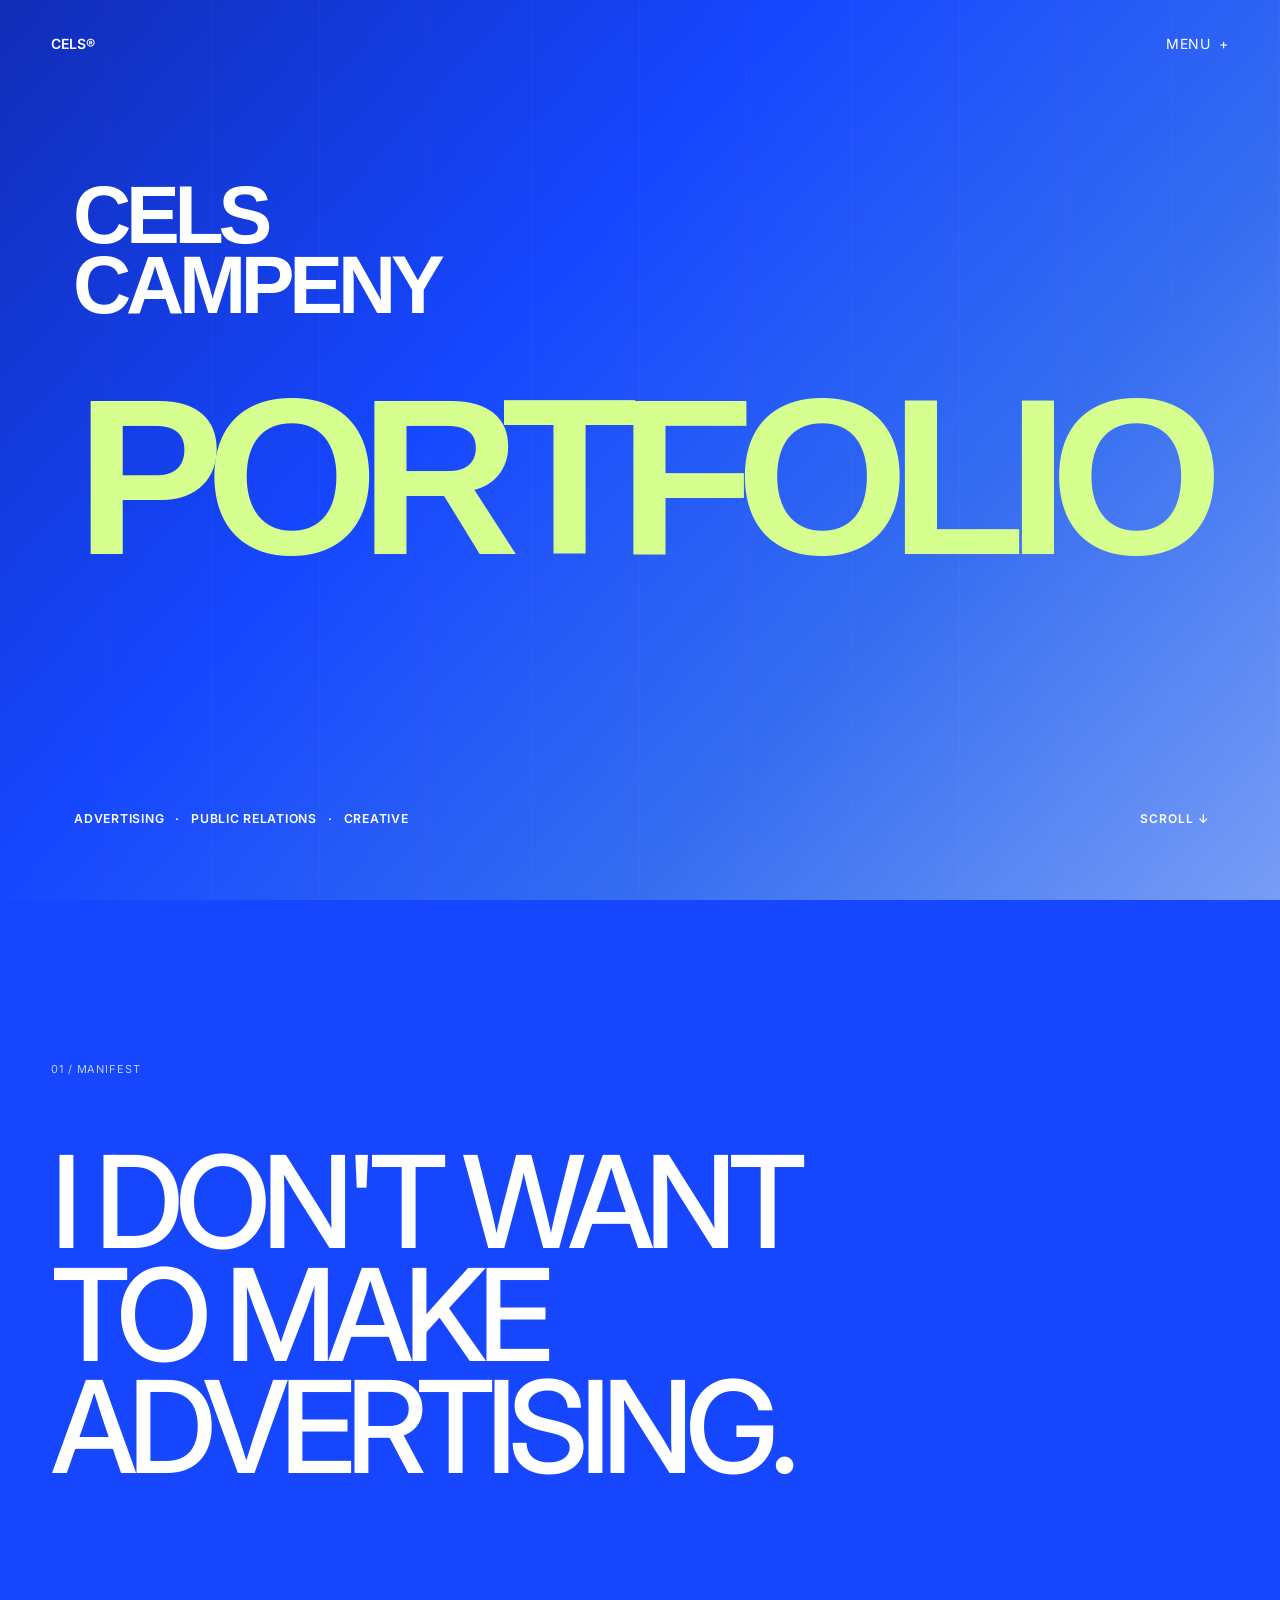
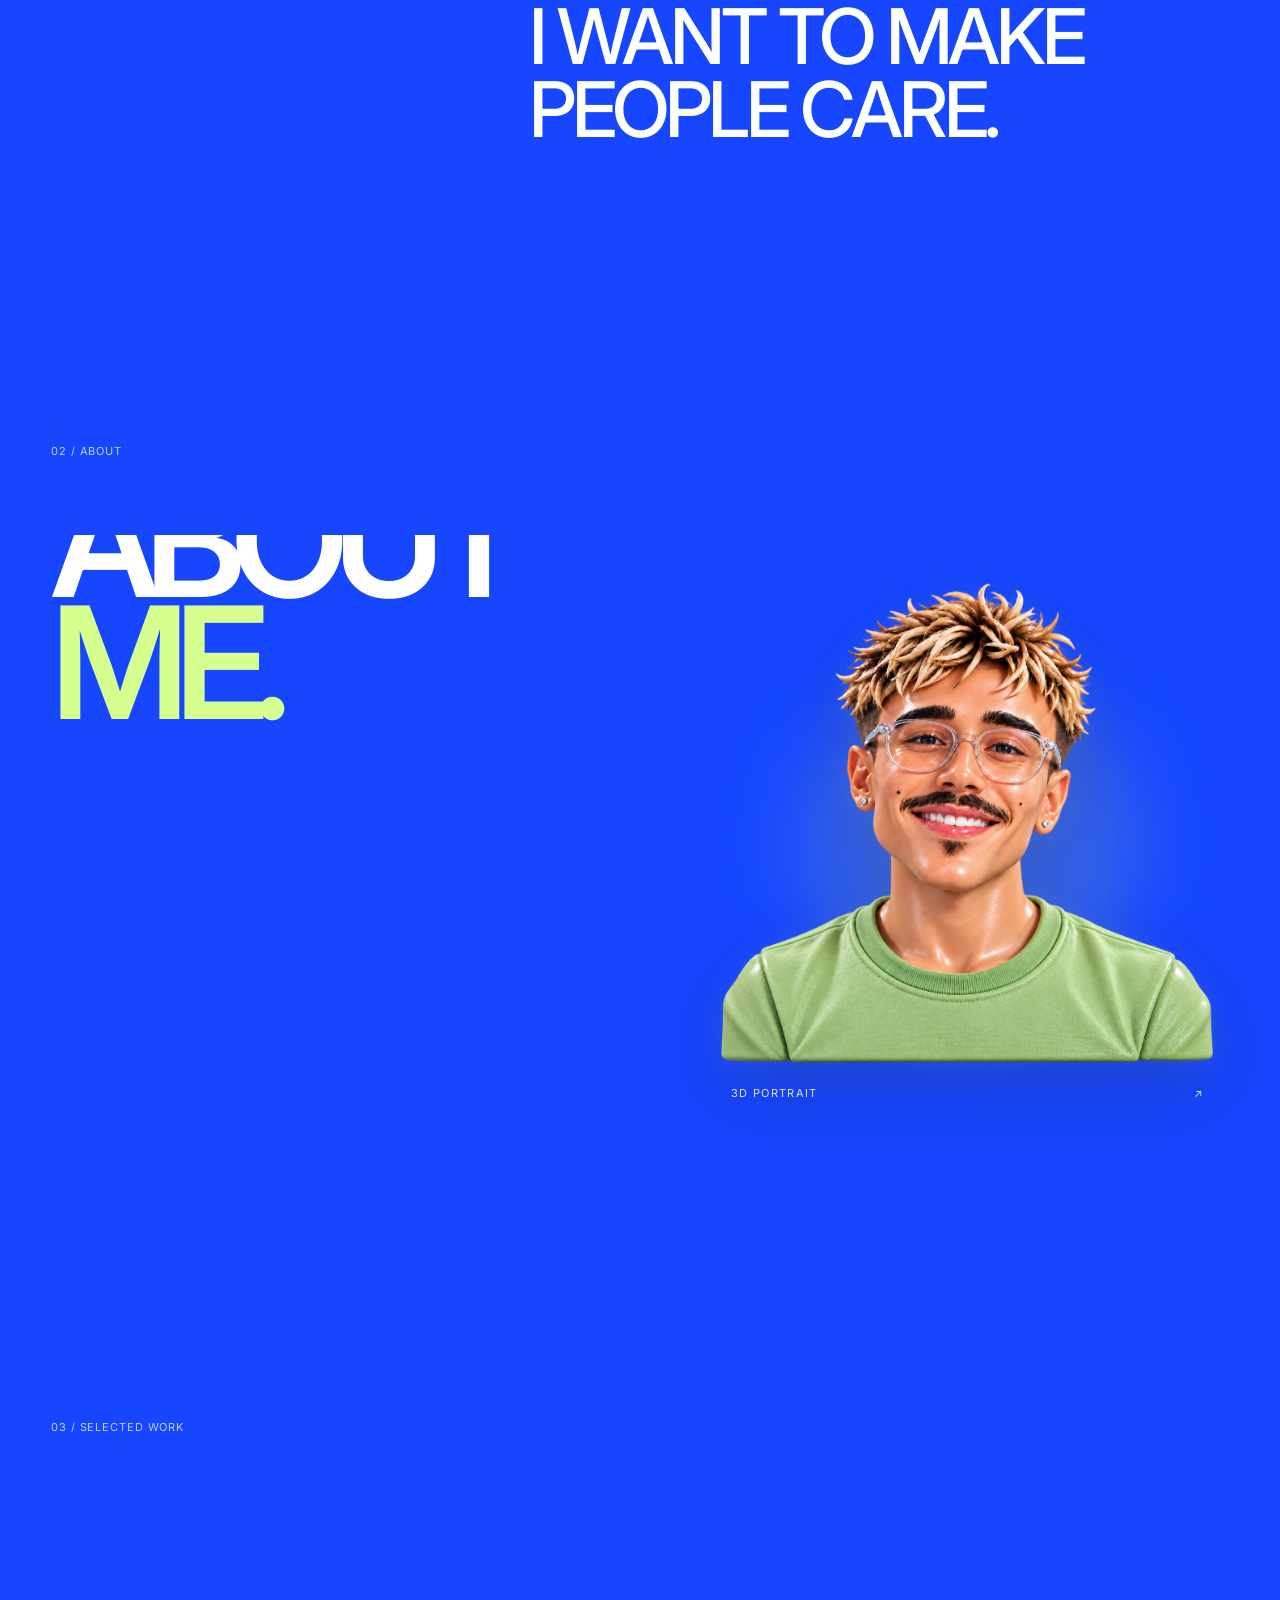
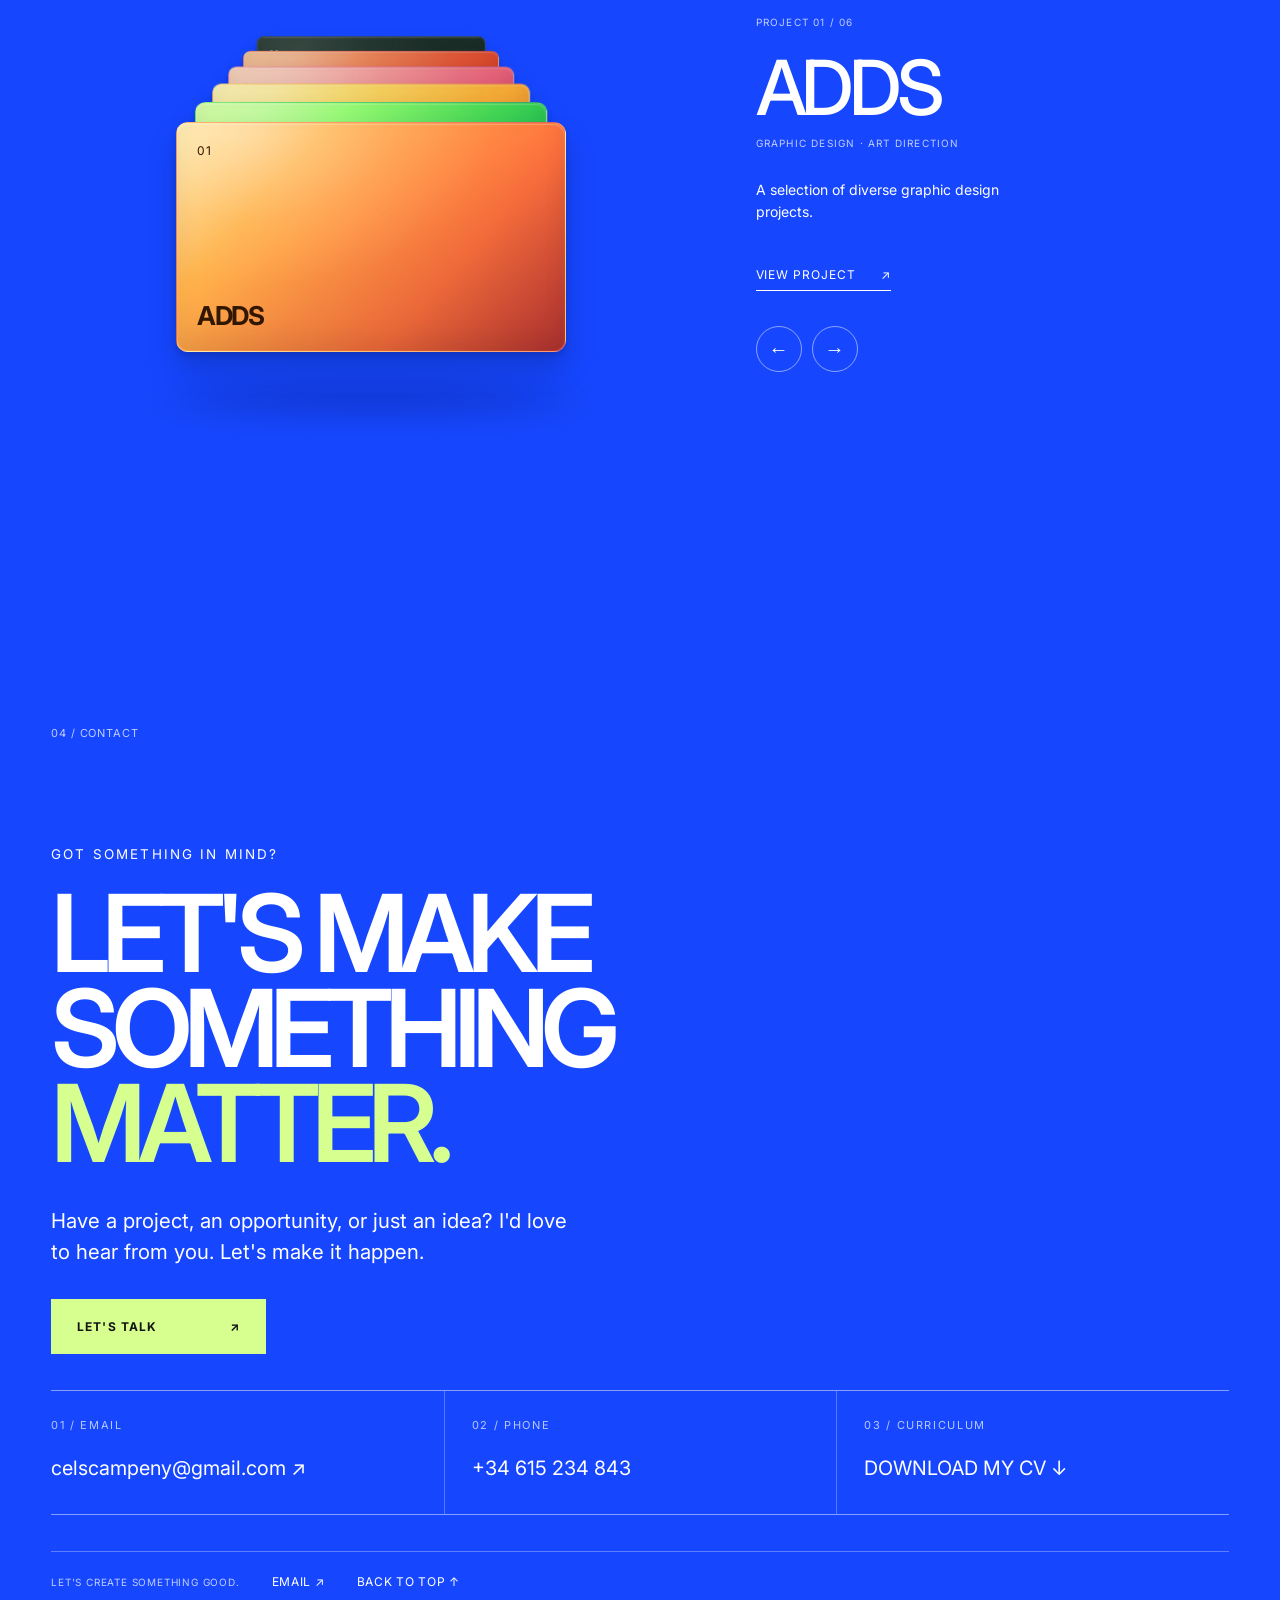
==== index.html @ 18241ce7 "Primera versió del portafoli CELS" ====
<!DOCTYPE html>
<html lang="ca">
<head>
  <meta charset="UTF-8">
  <meta name="viewport" content="width=device-width, initial-scale=1.0">

  <title>CELS CAMPENY — Creative Portfolio</title>

  <link rel="stylesheet" href="style.css">
</head>

<body class="home-page">
  <div class="ambient-background" aria-hidden="true"></div>

  <header class="nav">
    <a href="#" class="logo">CELS®</a>
    <div class="menu-dropdown" id="menuDropdown">
      <button class="menu" type="button" aria-expanded="false" aria-controls="menuLinks" aria-haspopup="true">MENU <span class="menu-symbol" aria-hidden="true">+</span></button>
      <nav class="menu-links" id="menuLinks" aria-label="Seccions del portfolio">
        <a href="#top">HOME <span>↗</span></a>
        <a href="#manifest">MANIFEST <span>↗</span></a>
        <a href="#about">ABOUT <span>↗</span></a>
        <a href="#work">WORK <span>↗</span></a>
        <a href="#contact">CONTACT <span>↗</span></a>
      </nav>
    </div>
  </header>

  <main>

    <section class="hero hero-portfolio-cover" id="top">
      <div class="hero-columns" aria-hidden="true"></div>
      <p class="hero-bg-word" aria-hidden="true">PORTFOLIO</p>

      <div class="hero-content">
        <h1 class="hero-front-name">
          <span>CELS</span>
          <span>CAMPENY</span>
        </h1>

        <div class="roles">
          <span>ADVERTISING</span>
          <span>PUBLIC RELATIONS</span>
          <span>CREATIVE</span>
        </div>
      </div>

      <a href="#manifest" class="scroll">
        SCROLL ↓
      </a>

    </section>


    <section class="manifest" id="manifest">

      <p class="label">01 / MANIFEST</p>

      <h2>
        I DON'T WANT<br>
        TO MAKE<br>
        ADVERTISING.
      </h2>

      <h3>
        I WANT TO MAKE<br>
        PEOPLE CARE.
      </h3>

    </section>



<section class="about-section about-me-section" id="about">
  <p class="label">02 / ABOUT</p>
  <div class="about-me-layout">
    <div class="about-me-content">
      <h2 class="about-me-title about-reveal-title">ABOUT<br><span>ME.</span></h2>
      <div class="about-me-introduction about-reveal-text" id="aboutIntroduction">
        <button class="about-me-toggle" type="button" id="aboutToggle" aria-expanded="false" aria-controls="aboutFullText">
          <span>ALLOW ME TO INTRODUCE MYSELF</span>
          <span class="about-toggle-arrow" aria-hidden="true">↗</span>
        </button>
        <div class="about-reading-viewport" id="aboutReadingViewport" tabindex="0" aria-label="About me text; scroll here to read the full story">
        <p class="about-me-placeholder">Welcome! I'm Cels, and if you've made it this far, it means <strong class="about-lime">something in this portfolio caught your attention</strong>. Thanks for keeping on scrolling! ;)</p>
        <div class="about-full-text" id="aboutFullText" aria-hidden="true"><div class="about-full-text-inner">
          <p>I'm currently in my final year of Advertising and Public Relations at the University of Girona (UdG), where I've been making the most of every academic and hands-on opportunity to develop my <strong class="about-lime">creativity and critical thinking</strong>. Along the way, I've learned to look at audiences, campaigns and creative projects from different perspectives.</p>
          <p>Before starting university, I completed a Higher Vocational Diploma in Audiovisual Production and Live Events at CIFOG. That's where I discovered a whole range of <strong class="about-lime">graphic and audiovisual tools</strong> that have since become an essential part of how I approach creative projects.</p>
          <p>I'd describe myself as a <strong class="about-lime">curious, creative and highly organised</strong> person. And I guess my schedule proves it! Besides studying, I juggle quite a few other things throughout the week, from <strong class="about-lime">coaching and choreographing artistic roller skating</strong> to managing the front-of-house team at large weddings.</p>
          <p>But hey, I won't bore you with my entire life story… You can find more about all that in my CV on the last page, in case you feel like taking a look. Hehe.</p>
          <p><strong class="about-lime">Languages and travelling</strong> also have a special place in my heart. I know, I know… sounds like a cliché. But I genuinely believe that being open to the world and exploring different cultures is essential in the creative industry.</p>
          <p>In fact, last year I spent <strong class="about-lime">six months on an academic exchange in Rio de Janeiro</strong>. And yes, the beaches were amazing, but the real highlight was improving my Portuguese and learning to develop campaigns and creative projects for international audiences. That experience gave me new ways of understanding people, communication and the world around me.</p>
          <p>I'm especially interested in exploring <strong class="about-lime">how brands build their identities, tell meaningful stories</strong> and create something that leaves a lasting impression.</p>
          <p>Anyway, I'll let you get back to exploring! I hope you enjoy discovering some of my work — and hopefully, there will be plenty more (and even better projects) to come.</p>
          <p>I'm still learning, growing and figuring things out. And if there's one thing I'm sure of, it's that I hope to <strong class="about-lime">keep doing exactly that for the rest of my life</strong>.</p>
        </div></div>
        </div>
      </div>
    </div>
    <div class="about-me-portrait about-reveal-portrait" aria-label="3D portrait of Cels Campeny">
      <div class="about-me-portrait-glow" aria-hidden="true"></div>
      <img class="about-me-portrait-image" src="assets/about/cels-portrait-3d.png" alt="3D portrait of Cels Campeny" loading="eager" decoding="async">
      <p>3D PORTRAIT <span>↗</span></p>
    </div>
  </div>
</section>


<section class="work" id="work">
  <p class="label">03 / SELECTED WORK</p>

  <div class="gallery3d" id="gallery3d">

    <div class="gallery-stage">
      <div class="gallery-shadow"></div>

      <div class="project-stack" id="projectStack"></div>
    </div>

    <div class="gallery-info">
      <p class="gallery-index">PROJECT <span id="projectIndex">01</span> / <span id="projectTotal">06</span></p>
      <h2 id="projectTitle">ADDS</h2>
      <p class="gallery-category" id="projectCategory">
        GRAPHIC DESIGN · ART DIRECTION
      </p>
      <p class="gallery-description" id="projectDescription">
        A selection of diverse graphic design projects.
      </p>

      <a id="viewProject" class="view-project" href="project.html?id=adds">VIEW PROJECT <span aria-hidden="true">↗</span></a>

      <div class="gallery-controls">
        <button id="prevProject" aria-label="Projecte anterior">←</button>
        <button id="nextProject" aria-label="Projecte següent">→</button>
      </div>
    </div>


  </div>
</section>


<section class="contact-section" id="contact">
  <p class="label">04 / CONTACT</p>
  <div class="contact-intro">
    <p class="contact-eyebrow">GOT SOMETHING IN MIND?</p>
    <h2>LET'S MAKE<br>SOMETHING<br><em>MATTER.</em></h2>
    <p class="contact-description">Have a project, an opportunity, or just an idea? I'd love to hear from you. Let's make it happen.</p>
    <a class="contact-primary-cta" href="mailto:celscampeny@gmail.com?subject=Let's%20work%20together">LET'S TALK <span aria-hidden="true">↗</span></a>
  </div>
  <div class="contact-details" aria-label="Contact details">
    <div class="contact-detail">
      <span class="contact-detail-label">01 / EMAIL</span>
      <a href="mailto:celscampeny@gmail.com">celscampeny@gmail.com <span aria-hidden="true">↗</span></a>
    </div>
    <div class="contact-detail">
      <span class="contact-detail-label">02 / PHONE</span>
      <a href="tel:+34615234843">+34 615 234 843</a>
    </div>
    <div class="contact-detail contact-detail-cv">
      <span class="contact-detail-label">03 / CURRICULUM</span>
      <a href="assets/Cels_CV.pdf" download="Cels_CV.pdf">DOWNLOAD MY CV <span aria-hidden="true">↓</span></a>
    </div>
  </div>
  <div class="contact-footer">
    <span>LET'S CREATE SOMETHING GOOD.</span>
    <a href="mailto:celscampeny@gmail.com">EMAIL ↗</a>
    <a href="#top">BACK TO TOP ↑</a>
  </div>
</section>
  </main>

  <script src="projects-data.js"></script>
  <script src="script.js"></script>
  <script src="work-motion.js"></script>
  <script src="section-motion.js"></script>

</body>
</html>
---- style.css ----
@import url('https://fonts.googleapis.com/css2?family=Inter:wght@400;500;600;700&display=swap');

:root {
  --bg: #f5f3ee;
  --black: #111111;
  --grey: #77736c;
  --line: rgba(17, 17, 17, 0.18);
  --padding: clamp(24px, 4vw, 64px);
}

* {
  box-sizing: border-box;
}

html {
  scroll-behavior: smooth;
}

body {
  margin: 0;
  background: var(--bg);
  color: var(--black);
  font-family: 'Inter', Arial, sans-serif;
}

/* NAVIGATION */

.nav {
  position: fixed;
  top: 0;
  left: 0;
  width: 100%;
  padding: 26px var(--padding);

  display: flex;
  justify-content: space-between;
  align-items: center;

  z-index: 100;
}

.logo {
  color: inherit;
  text-decoration: none;
  font-size: 14px;
  font-weight: 600;
}

.menu {
  border: none;
  background: none;
  font-family: inherit;
  font-size: 14px;
  cursor: pointer;
}

/* HERO */

.hero {
  min-height: 100vh;

  padding: 120px var(--padding) 35px;

  display: flex;
  flex-direction: column;
  justify-content: space-between;
}

.hero-content {
  margin-top: 8vh;
}

.hero h1 {
  margin: 0;

  font-size: clamp(72px, 15vw, 220px);
  line-height: 0.82;

  letter-spacing: -0.075em;
  font-weight: 600;
}

.roles {
  margin-top: 38px;

  display: flex;
  flex-wrap: wrap;
  gap: 8px 28px;

  font-size: 13px;
}

.scroll {
  color: inherit;
  text-decoration: none;

  font-size: 11px;
  letter-spacing: 0.08em;
}

/* GENERAL SECTIONS */

.manifest,
.work {
  padding: 18vh var(--padding);
}

.label {
  margin: 0 0 70px;

  color: var(--grey);

  font-size: 11px;
  letter-spacing: 0.08em;
}

/* MANIFEST */

.manifest h2 {
  margin: 0;

  max-width: 1100px;

  font-size: clamp(54px, 10vw, 150px);
  line-height: 0.88;

  letter-spacing: -0.07em;
  font-weight: 500;
}

.manifest h3 {
  margin: 13vh 0 0 auto;

  max-width: 700px;

  font-size: clamp(38px, 6vw, 90px);
  line-height: 0.95;

  letter-spacing: -0.055em;
  font-weight: 500;
}

/* PROJECTS */

.project {
  min-height: 210px;

  border-bottom: 1px solid var(--line);

  display: grid;
  grid-template-columns: 80px 1fr auto;

  align-items: center;
  gap: 30px;

  transition: padding 0.35s ease;
}

.project:hover {
  padding: 0 18px;
}

.project > span {
  color: var(--grey);
  font-size: 12px;
}

.project h2 {
  margin: 0 0 12px;

  font-size: clamp(35px, 6vw, 82px);
  line-height: 0.9;

  letter-spacing: -0.06em;
  font-weight: 500;
}

.project p {
  margin: 0;

  color: var(--grey);

  font-size: 11px;
  letter-spacing: 0.08em;
}

.project strong {
  font-size: 32px;
  font-weight: 400;
}


/* MOBILE / GLOBAL */
@media (max-width:700px){
 .hero{padding-top:100px}
 .roles{flex-direction:column;gap:5px}
 .project{min-height:150px;grid-template-columns:40px 1fr auto;gap:12px}
 .project:hover{padding:0}
 .project h2{font-size:39px}
}
/* COMPACT DROPDOWN — floats over the fixed blue background */
.menu-dropdown { position: relative; color: #fff; }
.menu-dropdown .menu { display: inline-flex; gap: 8px; align-items: center; color: inherit; padding: 9px 0 9px 15px; letter-spacing: .055em; }
.menu-symbol { display: inline-block; transition: transform .25s ease; }
.menu-dropdown.is-open .menu-symbol, .menu-dropdown:focus-within .menu-symbol { transform: rotate(45deg); }
.menu-links {
  position: absolute; top: calc(100% + 6px); right: 0;
  width: min(275px, calc(100vw - 48px));
  padding: 12px; display: flex; flex-direction: column;
  border: 1px solid rgba(255,255,255,.35); border-radius: 12px;
  background: rgba(16, 42, 171, .88); color: #fff;
  box-shadow: 0 18px 48px rgba(0,18,96,.24);
  -webkit-backdrop-filter: blur(20px); backdrop-filter: blur(20px);
  opacity: 0; visibility: hidden; pointer-events: none;
  transform: translateY(-7px) scale(.98); transform-origin: top right;
  transition: opacity .22s ease, transform .22s cubic-bezier(.2,.7,.2,1), visibility .22s;
}
.menu-dropdown::after { content: ''; position: absolute; top: 100%; right: 0; width: 100%; height: 8px; }
.menu-dropdown.is-open .menu-links, .menu-dropdown:focus-within .menu-links {
  opacity: 1; visibility: visible; pointer-events: auto; transform: translateY(0) scale(1);
}
.menu-links a { display: flex; align-items: center; justify-content: space-between; gap: 16px; padding: 14px 13px; border-radius: 6px; font-size: 13px; font-weight: 600; letter-spacing: .04em; color: inherit; text-decoration: none; transition: background .2s, padding-left .2s; }
.menu-links a span { opacity: .7; font-weight: 400; }
.menu-links a:hover, .menu-links a:focus-visible { background: rgba(255,255,255,.17); padding-left: 19px; outline-offset: 2px; }
@media (prefers-reduced-motion: reduce) { .menu-links, .menu-symbol, .menu-links a { transition: none; } }
/* BLUE INTERACTIVE BACKGROUND */
.hero{position:relative;background:#1647ff;color:#fff;overflow:hidden}
.interactive-grid{position:absolute;inset:0;display:grid;grid-template-columns:repeat(28,1fr);grid-template-rows:repeat(18,1fr);pointer-events:none;background:#1647ff;z-index:0}
.grid-cell{border-right:1px solid rgba(255,255,255,.15);border-bottom:1px solid rgba(255,255,255,.15);background:rgba(255,255,255,var(--white,0));transition:background .45s ease}
.hero-content,.hero .scroll{position:relative;z-index:2}
.hero .scroll{color:white}
.nav{z-index:100;color:white}
.logo,.menu{color:inherit}
/* PROJECT GALLERY */
.work{position:relative;overflow:hidden;background:#f5f3ee}
.gallery3d{display:grid;grid-template-columns:1.15fr .85fr;align-items:center;column-gap:5vw;row-gap:35px;max-width:1250px;margin:0 auto}
.gallery-stage{position:relative;min-height:500px;display:grid;place-items:center;perspective:1100px;overflow:visible}
.gallery-shadow{position:absolute;bottom:40px;left:20%;width:60%;height:40px;border-radius:50%;background:rgba(0,0,0,.20);filter:blur(25px);transform:rotateX(65deg);pointer-events:none}
.project-stack{position:relative;width:min(77%,360px);height:330px;transform:rotateX(8deg) rotateY(-4deg);transform-style:preserve-3d;isolation:isolate}
/* Each slot's own 36px strip is the interactive target. The actual card does not intercept another strip. */

.stack-slot {
  position: absolute;
  left: 0;
  top: calc(var(--position) * 36px);
  width: 100%;
  height: 36px;

  z-index: var(--order);
  cursor: pointer;
  outline-offset: 5px;
  transform-style: preserve-3d;

  /* Moviment suau de les targetes de sota */
  transition: top 1.1s cubic-bezier(.76, 0, .24, 1);
}

.stack-slot.is-last{height:220px}
.stack-card{position:absolute;inset:0 auto auto 0;width:100%;height:220px;padding:20px;border:1px solid rgba(255,255,255,.22);border-radius:12px;color:white;display:flex;flex-direction:column;justify-content:space-between;pointer-events:none;transform-origin:top left;backface-visibility:hidden;box-shadow:0 8px 18px rgba(0,0,0,.18);transition:transform .3s cubic-bezier(.2,.7,.2,1),box-shadow .3s ease;will-change:transform}
.stack-card-number{font-size:12px;letter-spacing:.08em}
.stack-card-name{font-size:clamp(18px,2.5vw,26px);letter-spacing:-.05em}
.stack-slot.is-hovered:not(.is-moving) .stack-card,.stack-slot:focus-visible:not(.is-moving) .stack-card{transform:translateY(-14px);box-shadow:0 18px 30px rgba(0,0,0,.22)}
.stack-slot.is-moving{z-index:100 !important}
.stack-slot.is-moving .stack-card{box-shadow:0 28px 50px rgba(0,0,0,.3)}
.gallery-info{align-self:center;padding:20px 0;opacity:1;transition:opacity .2s ease-in-out}
.gallery-info.is-changing{opacity:0}
.gallery-index,.gallery-category{font-size:10px;letter-spacing:.12em;color:#77736c}
.gallery-info h2{margin:25px 0 15px;font-size:clamp(38px,6vw,76px);line-height:.9;letter-spacing:-.07em;font-weight:500}
.gallery-description{max-width:300px;margin-top:30px;font-size:14px;line-height:1.6}
.gallery-controls{display:flex;gap:10px;margin-top:35px}
.gallery-controls button{width:46px;height:46px;border:1px solid rgba(17,17,17,.25);border-radius:50%;background:transparent;font-size:20px;cursor:pointer;transition:background .2s,color .2s}
.gallery-controls button:hover{background:#111;color:#fff}
.gallery-thumbnails{display:none !important}
@media(max-width:700px){
 .gallery3d{grid-template-columns:1fr;row-gap:12px}
 .gallery-stage{min-height:375px}
 .project-stack{width:75%;height:310px}
 .gallery-info{width:100%;padding-top:0}
 .gallery-info h2{margin-top:15px}
}
@media(prefers-reduced-motion:reduce){html{scroll-behavior:auto}.stack-card,.gallery-info{transition:none}.menu-panel{transition:none}}

/* COMPLETED PORTFOLIO STRUCTURE */
.view-project,.outline-link{display:inline-flex;align-items:center;gap:25px;width:fit-content;text-decoration:none;color:inherit;font-size:12px;letter-spacing:.08em;border-bottom:1px solid currentColor;padding:8px 0;transition:gap .25s ease}
.view-project:hover,.outline-link:hover{gap:35px}
.view-project{margin-top:22px}
.about-section,.contact-section{padding:15vh var(--padding);background:var(--bg)}
.about-layout{display:grid;grid-template-columns:1.15fr .85fr;gap:8vw;max-width:1350px;margin:auto}
.about-layout h2,.contact-section h2{font-size:clamp(64px,11vw,165px);line-height:.86;letter-spacing:-.075em;font-weight:600;margin:0}
.about-lead{font-size:clamp(25px,3vw,44px);line-height:1.15;letter-spacing:-.045em;margin-top:0}
.about-copy>p:not(.about-lead):not(.helper-note){font-size:17px;line-height:1.55;max-width:490px}
.about-details{margin:45px 0}
.about-details>div{border-top:1px solid var(--line);padding:16px 0;display:grid;grid-template-columns:110px 1fr;gap:12px}
.about-details span,.contact-footer span{font-size:10px;color:var(--grey);letter-spacing:.08em}
.about-details p{margin:0;font-size:14px}
.helper-note{font-size:11px!important;color:var(--grey);line-height:1.4}
.contact-section{min-height:75vh;display:flex;flex-direction:column;justify-content:space-between}
.contact-section h2{margin-bottom:65px}
.contact-footer{border-top:1px solid var(--line);padding-top:22px;display:flex;gap:32px;flex-wrap:wrap;align-items:center}
.contact-footer a{color:inherit;text-decoration:none;font-size:12px;letter-spacing:.06em}
.contact-footer a:hover{text-decoration:underline}
/* PROJECT DETAIL */
.project-body{background:var(--bg)}
.project-nav{position:relative;z-index:2;display:flex;justify-content:space-between;padding:24px var(--padding);font-size:12px;letter-spacing:.06em}
.project-nav a{text-decoration:none;color:inherit}
.project-page{padding:7vh var(--padding) 12vh}
.project-kicker{font-size:11px;letter-spacing:.09em;color:var(--grey)}
.project-heading{font-size:clamp(64px,12vw,170px);font-weight:600;letter-spacing:-.075em;line-height:.88;margin:35px 0 45px;overflow-wrap:anywhere}
.project-meta{display:flex;gap:30px;flex-wrap:wrap;font-size:11px;letter-spacing:.06em;margin-bottom:45px}
.project-cover{min-height:clamp(270px,50vw,650px);background:#1647ff;border-radius:4px;display:flex;align-items:end;padding:clamp(25px,5vw,65px);color:white;font-size:clamp(20px,4vw,60px);font-weight:600;letter-spacing:-.06em}
.project-article{max-width:1050px;margin:100px auto;display:grid;grid-template-columns:1fr 2fr;gap:40px}
.project-article h2{font-size:12px;letter-spacing:.08em;font-weight:500;margin:5px 0}
.project-article p{font-size:clamp(19px,2.3vw,30px);line-height:1.35;margin:0}
.project-image-placeholder{min-height:350px;display:grid;place-items:center;border:1px dashed #aaa;color:#777;margin:35px auto;max-width:1100px;text-align:center;padding:30px}
.project-bottom{display:flex;justify-content:space-between;gap:20px;border-top:1px solid var(--line);padding-top:25px;flex-wrap:wrap}
.project-bottom a{color:inherit;text-decoration:none;font-size:13px}
.project-bottom a:hover{text-decoration:underline}
@media(max-width:700px){.about-layout,.project-article{grid-template-columns:1fr}.about-section,.contact-section{padding-top:13vh;padding-bottom:13vh}.contact-footer{gap:18px}.project-page{padding-top:5vh}.project-article{margin:65px auto;gap:15px}.project-image-placeholder{min-height:210px}}


/* ====================================================
   HOME — ONE FIXED GRADIENT BEHIND ALL SCROLLING CONTENT
   ==================================================== */
.home-page { background: #1647ff; color: #fff; }
.home-page .ambient-background {
  position: fixed;
  inset: 0;
  z-index: 0;
  pointer-events: none;
  overflow: hidden;
  background: linear-gradient(132deg, #112db7 0%, #1647ff 38%, #346cf1 68%, #779df6 100%);
  --cursor-x: 50vw;
  --cursor-y: 50vh;
  --cursor-opacity: 0;
}
.home-page .ambient-background::before {
  content: '';
  position: absolute;
  inset: 0;
  background: radial-gradient(circle 300px at var(--cursor-x) var(--cursor-y),
    rgba(255,255,255,.42) 0%, rgba(255,255,255,.19) 24%,
    rgba(255,255,255,.07) 49%, rgba(255,255,255,0) 100%);
  opacity: var(--cursor-opacity);
}
.home-page main { position: relative; z-index: 1; }
.home-page .hero,
.home-page .work,
.home-page .manifest,
.home-page .about-section,
.home-page .contact-section { background: transparent; color: #fff; }
.home-page .hero { overflow: visible; }
.home-page .nav { color: #fff; }
.home-page .label,
.home-page .gallery-index,
.home-page .gallery-category,
.home-page .about-details span,
.home-page .contact-footer span,
.home-page .helper-note { color: rgba(255,255,255,.73); }
.home-page .gallery-description,
.home-page .about-copy,
.home-page .about-details { color: #fff; }
.home-page .gallery-controls button {
  color: #fff;
  border-color: rgba(255,255,255,.5);
}
.home-page .gallery-controls button:hover { background: #fff; color: #1647ff; }
.home-page .about-details > div,
.home-page .contact-footer { border-color: rgba(255,255,255,.3); }
.home-page .gallery-shadow { background: rgba(0,0,50,.3); }
@media (prefers-reduced-motion: reduce) {
  .home-page .ambient-background::before { display: none; }
}


/* Subtle multidirectional lighting on the folder covers. */
.stack-card{overflow:hidden;isolation:isolate}
.stack-card::before{content:"";position:absolute;inset:0;z-index:-1;pointer-events:none;border-radius:inherit;background:radial-gradient(ellipse 85% 90% at 18% 5%,rgba(255,255,255,.30) 0%,rgba(255,255,255,.08) 42%,transparent 75%),linear-gradient(155deg,rgba(255,255,255,.10) 0%,transparent 43%,rgba(0,0,0,.15) 100%)}
.stack-card::after{content:"";position:absolute;inset:1px;z-index:-1;pointer-events:none;border-radius:11px;box-shadow:inset 0 1px 1px rgba(255,255,255,.26),inset 0 -12px 24px rgba(0,0,0,.06)}


/* 3D WHEEL / DEPTH DECK — overrides legacy strip-stack styles */
.home-page .gallery-stage{min-height:570px;perspective:1250px;overflow:visible}
.home-page .project-stack{
  position:relative;width:min(83%,390px);height:280px;
  transform:none;transform-style:preserve-3d;isolation:auto;
  margin-top:145px;
}
.home-page .stack-slot,
.home-page .stack-slot.is-last{
  position:absolute;inset:0;width:100%;height:230px;
  cursor:pointer;outline-offset:5px;transform-origin:center bottom;
  transform-style:preserve-3d;will-change:transform;
}
.home-page .stack-card{
  position:relative;inset:auto;width:100%;height:230px;
  transform:none;transform-origin:center center;pointer-events:auto;
  transition:box-shadow .25s ease,filter .25s ease;
  box-shadow:0 17px 29px rgba(2,16,71,.23),0 4px 7px rgba(0,0,0,.12);
}
.home-page .stack-slot:hover .stack-card,
.home-page .stack-slot:focus-visible .stack-card{
  transform:none;filter:saturate(1.09);
  box-shadow:0 24px 43px rgba(2,16,71,.35),0 4px 9px rgba(0,0,0,.13)
}
.home-page .stack-slot.is-moving{z-index:auto}
.home-page .gallery-shadow{bottom:56px;left:19%;width:62%;filter:blur(28px)}
@media(max-width:700px){
  .home-page .gallery-stage{min-height:490px}
  .home-page .project-stack{width:min(78%,335px);height:240px;margin-top:140px}
  .home-page .stack-slot,.home-page .stack-slot.is-last,
  .home-page .stack-card{height:205px}
}
@media(prefers-reduced-motion:reduce){.home-page .stack-slot{transition:none!important}}

/* Domino wheel — gentle lift on hover; suppressed while the wheel turns. */
.home-page .project-stack:not(.is-animating) .stack-slot:hover .stack-card,
.home-page .project-stack:not(.is-animating) .stack-slot:focus-visible .stack-card{
  transform:translate3d(0,-13px,16px);
  filter:saturate(1.09);
  box-shadow:0 27px 46px rgba(2,16,71,.36),0 7px 13px rgba(0,0,0,.12);
}
.home-page .project-stack.is-animating .stack-card{transform:none!important}
.home-page .stack-card{
  transition:transform .42s cubic-bezier(.22,1,.36,1), box-shadow .42s ease, filter .3s ease;
  will-change:transform;
}
@media(prefers-reduced-motion:reduce){
  .home-page .stack-card{transition:none!important}
  .home-page .project-stack:not(.is-animating) .stack-slot:hover .stack-card,
  .home-page .project-stack:not(.is-animating) .stack-slot:focus-visible .stack-card{transform:none}
}

/* ABOUT — INTERACTIVE GLOSSY 3D ORB (independent of the project gallery) */
.about-layout-orb{grid-template-columns:minmax(0,1.2fr) minmax(280px,.8fr);align-items:center;gap:clamp(35px,5vw,100px)}
.about-hero{min-width:0;position:relative}
.about-layout-orb .about-hero h2{font-size:clamp(60px,9vw,142px);position:relative;z-index:1;pointer-events:none}
.orb-stage{position:relative;width:min(100%,490px);height:clamp(260px,36vw,445px);margin:clamp(-18px,-2vw,-4px) auto 0;isolation:isolate;cursor:crosshair;touch-action:pan-y}
.orb-stage canvas{display:block;width:100%;height:100%;position:relative;z-index:1}
.orb-fallback{width:min(72%,305px);aspect-ratio:1;position:absolute;top:50%;left:50%;transform:translate(-50%,-50%);border-radius:48% 52% 49% 51%;background:radial-gradient(circle at 29% 22%,#f5ffb4 0%,#daff80 12%,#aeef2d 31%,#6acb24 60%,#217b30 83%,#0a3b29 100%);box-shadow:inset -26px -26px 50px rgba(5,44,17,.30),inset 14px 16px 28px rgba(255,255,255,.35),0 32px 50px rgba(0,10,82,.16);animation:orbFallbackFloat 5s ease-in-out infinite}
.orb-stage.is-rendering .orb-fallback{display:none}
.orb-caption{font-size:10px;letter-spacing:.11em;color:rgba(255,255,255,.7);text-align:center;margin:0}
@keyframes orbFallbackFloat{0%,100%{transform:translate(-50%,-49%) scale(1)}50%{transform:translate(-50%,-52%) scale(1.025)}}
@media(max-width:800px){.about-layout-orb{grid-template-columns:1fr}.about-layout-orb .about-hero h2{font-size:clamp(60px,13vw,115px)}.orb-stage{height:350px;margin:-16px auto 15px}.about-layout-orb .about-copy{max-width:640px}}
@media(prefers-reduced-motion:reduce){.orb-fallback{animation:none}}

/* ABOUT — kinetic shapes behind CURIOUS. No 3D dependency. */
.about-layout-orb .about-hero-falling { min-height:clamp(350px,42vw,520px); position:relative; display:flex; flex-direction:column; justify-content:center; isolation:isolate; overflow:hidden; }
.about-layout-orb .about-hero-falling .curious-heading { font-size:clamp(64px,9vw,142px); position:relative; z-index:3; line-height:.84; pointer-events:none; letter-spacing:-.085em; text-shadow:0 2px 7px rgba(15,45,170,.09); }
.curious-heading span{display:block;position:relative;white-space:nowrap}
.curious-heading span:last-child{margin-top:.09em}
.falling-objects{position:absolute;inset:0;z-index:1;pointer-events:none;overflow:hidden;perspective:800px}
.falling-piece{position:absolute;top:0;left:0;display:block;will-change:transform,opacity;opacity:0;filter:drop-shadow(0 12px 8px rgba(0,17,80,.15));transform-origin:center}
.falling-piece.disc{border-radius:50%;background:radial-gradient(circle at 28% 22%,#faffbf 0%,#baff34 35%,#48cc38 80%,#168746 100%);box-shadow:inset -6px -8px 12px rgba(5,70,20,.2),inset 3px 4px 9px rgba(255,255,255,.3)}
.falling-piece.ring{border-radius:50%;border:solid #fbc950;box-shadow:inset 4px 4px 7px rgba(255,255,255,.3),3px 5px 4px rgba(125,44,0,.15)}
.falling-piece.tile{border-radius:11px;background:linear-gradient(140deg,#ffe48c,#ff9b52 60%,#ef4938);box-shadow:inset 2px 3px 6px rgba(255,255,255,.4)}
.falling-piece.pill{border-radius:999px;background:linear-gradient(130deg,#d5ff87,#6efa54 46%,#18b771)}
.falling-piece.star{background:linear-gradient(140deg,#fff2a4,#ffaf2f 52%,#ff5a42);clip-path:polygon(50% 0%,61% 34%,95% 21%,75% 50%,95% 79%,61% 66%,50% 100%,39% 66%,5% 79%,25% 50%,5% 21%,39% 34%)}
.curious-caption{position:relative;z-index:3;margin:36px 0 0;font-size:10px;letter-spacing:.13em;color:rgba(255,255,255,.73);pointer-events:none}
@media(max-width:800px){.about-layout-orb .about-hero-falling{min-height:345px}.about-layout-orb .about-hero-falling .curious-heading{font-size:clamp(58px,12vw,110px)}}
@media(prefers-reduced-motion:reduce){.falling-piece{display:none}}

/* INDIVIDUAL PROJECTS — long-form editorial case studies */
.project-body{background:#f5f3ee;color:#111;}
.project-body .project-nav{position:relative;z-index:5;}
.case-study{padding:105px var(--padding) 70px;max-width:1700px;margin:auto;}
.case-intro{padding:35px 0 75px;}
.case-eyebrow{font-size:11px;letter-spacing:.15em;color:#77736c;margin:0 0 28px;}
.case-intro h1{font-size:clamp(60px,12vw,190px);line-height:.82;font-weight:600;letter-spacing:-.085em;overflow-wrap:anywhere;margin:0;max-width:1450px;}
.case-summary{font-size:clamp(19px,2.2vw,30px);line-height:1.3;max-width:660px;margin:45px 0 60px;}
.case-meta{display:grid;grid-template-columns:2fr 1fr 1fr;gap:20px;border-top:1px solid rgba(0,0,0,.25);padding-top:20px;}
.case-meta>div{display:flex;flex-direction:column;gap:10px;}
.case-meta small,.case-navigation small{font-size:10px;letter-spacing:.13em;color:#7c7a75;}
.case-meta span{font-size:13px;line-height:1.45;}
.case-cover{height:clamp(350px,65vw,790px);border-radius:9px;padding:clamp(20px,4vw,56px);display:flex;flex-direction:column;justify-content:space-between;position:relative;isolation:isolate;overflow:hidden;box-shadow:0 20px 65px rgba(0,0,0,.12);}
.case-cover:after{content:'';position:absolute;inset:0;z-index:-1;background:radial-gradient(circle at 20% 7%,rgba(255,255,255,.25),transparent 42%),linear-gradient(155deg,rgba(255,255,255,.07),transparent 44%,rgba(0,0,0,.13));pointer-events:none;}
.case-cover-top{display:flex;justify-content:space-between;gap:20px;font-size:11px;letter-spacing:.11em;}
.case-cover strong{font-size:clamp(54px,10vw,165px);letter-spacing:-.09em;line-height:.85;overflow-wrap:anywhere;}
.case-cover-bottom{font-size:10px;letter-spacing:.12em;}
.case-cover-image{position:absolute;inset:0;width:100%;height:100%;object-fit:cover;z-index:-2;}
.case-cover.has-image .case-cover-bottom{display:none;}
.case-section{display:grid;grid-template-columns:minmax(180px,1fr) minmax(0,2fr);gap:60px;border-top:1px solid rgba(0,0,0,.21);padding:65px 0 105px;}
.case-section>span{font-size:11px;letter-spacing:.13em;padding-top:8px;}
.case-section h2{font-size:clamp(29px,4.5vw,65px);letter-spacing:-.065em;line-height:1;margin:0 0 28px;font-weight:600;}
.case-section p{font-size:clamp(18px,2vw,27px);line-height:1.5;max-width:790px;color:#494740;margin:0;}
.case-media{min-height:350px;border:1px solid rgba(17,17,17,.27);border-radius:8px;background:rgba(12,34,90,.045);padding:30px;display:flex;flex-direction:column;justify-content:space-between;gap:40px;overflow:hidden;}
.case-media span{font-size:11px;letter-spacing:.12em;color:#77736c;}
.case-media p{font-size:clamp(22px,3.5vw,50px);letter-spacing:-.06em;line-height:1.05;max-width:470px;color:#88847b;}
.case-media-wide{min-height:clamp(400px,55vw,720px);margin:0 0 100px;}
.case-media-grid{display:grid;grid-template-columns:1fr 1fr;gap:18px;margin-bottom:110px;}
.case-media-grid .case-media{min-height:clamp(280px,43vw,530px)}
.case-media.has-image{padding:0;border:0;}
.case-media.has-image img{width:100%;height:100%;object-fit:cover;flex:1;min-height:0;}
.case-last{padding-bottom:140px;}
.case-navigation{display:flex;align-items:center;justify-content:space-between;gap:16px;border-top:1px solid rgba(0,0,0,.25);padding-top:32px;}
.case-navigation a{display:flex;align-items:center;gap:17px;text-decoration:none;color:inherit;max-width:40%;}
.case-navigation a>span{display:flex;flex-direction:column;gap:10px;}
.case-navigation strong{font-size:clamp(14px,1.8vw,25px);letter-spacing:-.05em;overflow-wrap:anywhere;}
.case-navigation .case-all{font-size:11px;white-space:nowrap;max-width:none;letter-spacing:.09em;}
.case-navigation a:hover{opacity:.55;}
@media(max-width:750px){.case-study{padding-top:78px}.case-intro{padding-bottom:46px}.case-summary{margin:34px 0 40px}.case-meta{grid-template-columns:1fr 1fr}.case-meta>div:first-child{grid-column:span 2}.case-section{grid-template-columns:1fr;gap:18px;padding:45px 0 76px}.case-media-wide{margin-bottom:70px}.case-media-grid{grid-template-columns:1fr;margin-bottom:70px}.case-media-grid .case-media{min-height:270px}.case-cover{height:460px}.case-navigation .case-all{display:none}}
@media(prefers-reduced-motion:reduce){.case-navigation a{transition:none}}

/* =============================================
   PLIS PLAS — bespoke editorial academic case study
   ============================================= */
.plis-case-body{background:#f8f7eb;color:#25331b}
.plis-case{max-width:none;padding:0;margin:0;color:#25331b}
.plis-case .plis-hero{min-height:min(850px,92svh);background:#4d5a2c;color:#ffe187;padding:clamp(25px,4vw,64px);display:flex;flex-direction:column;justify-content:space-between;position:relative;overflow:hidden}
.plis-hero:before{content:"";width:clamp(220px,42vw,650px);height:clamp(220px,42vw,650px);position:absolute;right:-9%;top:7%;border-radius:50%;background:radial-gradient(circle at 30% 30%,#ffdf93,#b2493b 52%,#6f3026 90%);box-shadow:inset -22px -20px 60px #47251c55,30px 38px 65px #19200e40;opacity:.9}
.plis-hero-top,.plis-hero-foot{display:flex;justify-content:space-between;position:relative;z-index:1;gap:20px;font-size:11px;letter-spacing:.13em}
.plis-hero-content{position:relative;z-index:1;padding:60px 0}
.plis-overline,.plis-kicker{font-size:11px;letter-spacing:.13em;font-weight:650}
.plis-hero h1{font-size:clamp(115px,24vw,380px);letter-spacing:-.105em;line-height:.67;margin:30px 0 45px;font-weight:750}
.plis-dot{color:#b2493b}
.plis-hero-deck{max-width:580px;font-size:clamp(24px,3vw,48px);line-height:1.06;letter-spacing:-.06em;margin:0}
.plis-facts{display:grid;grid-template-columns:repeat(4,1fr);gap:26px;padding:42px var(--padding);border-bottom:1px solid #b7bca3;background:#f8f7eb}
.plis-facts>div{display:flex;flex-direction:column;gap:11px}
.plis-facts small,.plis-credit{font-size:10px;letter-spacing:.13em;color:#667454}
.plis-facts strong{font-size:14px;font-weight:600;line-height:1.5}
.plis-editorial-intro{padding:clamp(110px,15vw,230px) var(--padding);max-width:1700px;margin:auto}
.plis-editorial-intro h2,.plis-text-section h2,.plis-identity h2,.plis-conclusion h2{font-size:clamp(56px,9vw,150px);letter-spacing:-.08em;line-height:.89;font-weight:650;margin:35px 0 40px}
.plis-editorial-intro h2 em{color:#b2493b;font-weight:500}
.plis-editorial-intro>p:last-child{font-size:clamp(20px,2.3vw,32px);max-width:780px;line-height:1.45;margin:0 0 0 auto}
.plis-figure{margin:0;padding:20px var(--padding) 110px;background:#f8f7eb}
.plis-figure img{display:block;width:100%;height:auto;max-height:850px;object-fit:contain;background:#f4f0db}
.plis-figure figcaption,.plis-split figcaption,.plis-identity-board figcaption,.plis-slogan figcaption{font-size:10px;letter-spacing:.12em;margin-top:13px;color:#647052}
.plis-figure-street img{max-height:750px}
.plis-text-section{display:grid;grid-template-columns:1fr 2fr;gap:70px;margin:0 var(--padding);padding:125px 0;border-top:1px solid #9ba888}
.plis-text-section h2{margin:0 0 45px}
.plis-text-section p:not(.plis-kicker),.plis-split-copy>p:last-child,.plis-conclusion>p:not(.plis-kicker){font-size:clamp(19px,2vw,27px);line-height:1.55;max-width:820px}
.plis-statement{background:#b2493b;color:#ffe187;padding:clamp(70px,10vw,155px) var(--padding);display:flex;flex-direction:column;gap:50px}
.plis-statement>span,.plis-statement>small{font-size:11px;letter-spacing:.13em}
.plis-statement>p{font-size:clamp(45px,8vw,120px);letter-spacing:-.08em;line-height:1.03;margin:0;max-width:1380px}
.plis-split{padding:135px var(--padding);display:grid;grid-template-columns:1fr 1fr;gap:5vw;align-items:center}
.plis-split h2{font-size:clamp(55px,7vw,115px);letter-spacing:-.08em;line-height:.9;margin:24px 0 40px}
.plis-split figure,.plis-slogan figure{margin:0;min-width:0}
.plis-split img,.plis-slogan img{width:100%;height:auto;display:block}
.plis-identity{padding:100px var(--padding);background:#ffe187}
.plis-identity-heading span{font-size:11px;letter-spacing:.13em}
.plis-identity h2{margin:30px 0 65px}
.plis-colours{display:grid;grid-template-columns:repeat(3,1fr);gap:14px;margin-bottom:65px}
.plis-colours>div{aspect-ratio:1.45;background:var(--swatch);color:var(--ink);padding:25px;display:flex;flex-direction:column;justify-content:space-between}
.plis-colours strong{font-size:clamp(22px,4vw,55px);letter-spacing:-.06em}
.plis-colours span{font-size:11px;letter-spacing:.12em}
.plis-identity-board{margin:0}.plis-identity-board img{width:100%;height:auto;display:block}
.plis-applications{background:#4d5a2c;color:#ffe187;padding:90px var(--padding)}
.plis-applications figcaption{color:#ffe187}
.plis-slogan{background:#b2493b;color:#ffe187;display:grid;grid-template-columns:1fr 1fr;gap:60px;align-items:center;padding:clamp(70px,10vw,145px) var(--padding)}
.plis-slogan h2{font-size:clamp(52px,7.7vw,120px);line-height:.86;letter-spacing:-.09em;margin:35px 0}
.plis-slogan h2 em{font-style:normal;color:#f9edbc}
.plis-slogan p:not(.plis-kicker){font-size:19px;line-height:1.5;max-width:460px}
.plis-slogan figcaption{color:#ffe187}
.plis-conclusion{padding:clamp(110px,15vw,230px) var(--padding) 140px}
.plis-conclusion h2{max-width:1300px}
.plis-conclusion>p:not(.plis-kicker){margin-left:auto}
.plis-credit{margin-top:110px;padding-top:22px;border-top:1px solid #9ba888}
.plis-case .case-navigation{max-width:1700px;margin:0 auto;padding:35px var(--padding) 85px}
.plis-reveal{opacity:0;transform:translateY(25px);transition:opacity .8s ease,transform .85s cubic-bezier(.22,1,.36,1)}.plis-reveal.is-visible{opacity:1;transform:none}
@media(max-width:800px){.plis-hero:before{width:210px;height:210px;right:-65px;top:18%}.plis-hero h1{font-size:clamp(90px,24vw,180px)}.plis-facts{grid-template-columns:1fr 1fr}.plis-text-section,.plis-split,.plis-slogan{grid-template-columns:1fr;gap:35px}.plis-text-section{padding:75px 0}.plis-split{padding:75px var(--padding)}.plis-colours>div{aspect-ratio:.8;padding:12px}.plis-colours strong{font-size:18px}.plis-editorial-intro{padding:95px var(--padding)}.plis-figure{padding-bottom:70px}.plis-identity{padding:75px var(--padding)}.plis-slogan{padding:75px var(--padding)}.plis-case .case-navigation{gap:10px}}
@media(prefers-reduced-motion:reduce){.plis-reveal{opacity:1;transform:none;transition:none}}

/* VELABRAVA — bespoke visual case study (independent of home gallery) */
.vela-case-body{background:#173449;color:#fff}
.vela-case-body .project-nav{background:rgba(23,52,73,.94);color:#fff}
.vela-case{max-width:none;margin:0;padding:0;color:#fff}
.vela-case .vela-hero{min-height:95svh;display:flex;flex-direction:column;justify-content:space-between;padding:clamp(22px,4.2vw,70px);isolation:isolate;background:linear-gradient(90deg,rgba(7,26,40,.42),rgba(7,26,40,.2)),url('assets/velabrava/sea-texture.webp') center/cover;position:relative;overflow:hidden}
.vela-top,.vela-bottom{display:flex;justify-content:space-between;gap:20px;font-size:11px;letter-spacing:.13em;position:relative;z-index:2;font-weight:700}.vela-bottom a{color:inherit;text-decoration:none}
.vela-hero-mark{position:relative;display:flex;flex-direction:column;justify-content:center;align-items:flex-start;min-height:530px}
.vela-hero-mark>p{color:#ebb71a;letter-spacing:.24em;font-size:11px;font-weight:800}
.vela-hero h1{font-family:Impact,'Arial Narrow',sans-serif;font-stretch:condensed;letter-spacing:-.07em;color:#ebb71a;font-size:clamp(110px,22vw,350px);line-height:.7;margin:20px 0;text-shadow:7px 8px 0 #17344955}
.vela-hero h1 span{color:#f8066c}
.vela-logo-asset{width:clamp(250px,53vw,820px);max-height:360px;object-fit:contain;position:absolute;right:0;bottom:3%;filter:drop-shadow(0 15px 19px #00142588);mix-blend-mode:screen;pointer-events:none}
.vela-facts{display:grid;grid-template-columns:1fr 1fr 1.5fr;gap:20px;padding:34px var(--padding);background:#ebb71a;color:#173449}
.vela-facts>div{display:flex;flex-direction:column;gap:12px}.vela-facts small{font-size:10px;letter-spacing:.13em}.vela-facts strong{font-size:14px;line-height:1.5}
.vela-intro,.vela-journey,.vela-social,.vela-outcome{padding:clamp(100px,15vw,210px) var(--padding);max-width:1700px;margin:auto}
.vela-tag,.vela-ink>span,.vela-message>span,.vela-outcome>span{font-size:11px;letter-spacing:.15em;font-weight:700}
.vela-intro h2,.vela-palette h2,.vela-journey h2,.vela-social h2,.vela-outcome h2{font-family:Impact,'Arial Narrow',sans-serif;font-size:clamp(68px,10.5vw,180px);font-weight:800;letter-spacing:-.045em;line-height:.9;margin:35px 0 45px}
.vela-intro h2 em,.vela-palette h2 em,.vela-journey h2 em,.vela-social h2 em,.vela-outcome h2 em{font-style:normal;color:#f8066c}
.vela-intro>p:last-child,.vela-ink p,.vela-palette>p:last-child,.vela-social>p:last-child,.vela-outcome>p{font-size:clamp(19px,2.1vw,29px);line-height:1.52;max-width:780px;margin-left:auto}
.vela-img{margin:0;position:relative;background:#0c2636}.vela-img img{display:block;width:100%;height:auto;object-fit:contain}.vela-img figcaption{font-size:10px;letter-spacing:.12em;padding:15px var(--padding) 40px;color:#ebb71a}
.vela-full{width:100%}.vela-wide{max-width:1500px;margin:0 auto;padding:0 var(--padding)}
.vela-ink{background:#ebb71a;color:#173449;display:grid;grid-template-columns:1fr 2fr;gap:30px;padding:110px var(--padding)}
.vela-ink h2{font-family:Impact,'Arial Narrow',sans-serif;line-height:.8;font-size:clamp(85px,13vw,200px);letter-spacing:-.05em;margin:0 0 35px}.vela-ink h2 i{color:#f8066c;font-style:normal}
.vela-ink p{margin:0}
.vela-palette{padding:130px var(--padding);background:#fff;color:#173449}.vela-palette h2 em{color:#f8066c}
.vela-swatches{display:grid;grid-template-columns:repeat(4,1fr);gap:12px;margin:65px 0}.vela-swatches>div{background:var(--c);color:var(--t);aspect-ratio:1;display:flex;flex-direction:column;justify-content:space-between;padding:22px}.vela-swatches b{font-family:Impact,'Arial Narrow',sans-serif;font-size:clamp(24px,3.3vw,50px)}.vela-swatches small{font-size:11px}
.vela-journey h2 em{color:#ebb71a}.vela-steps{display:grid;grid-template-columns:repeat(5,1fr);gap:1px;margin-top:90px;background:#ffffff4d}.vela-steps>div{background:#173449;padding:25px 12px;display:flex;flex-direction:column;gap:45px}.vela-steps b{font:800 clamp(40px,6vw,95px) Impact,'Arial Narrow',sans-serif;color:#ebb71a}.vela-steps span{font-size:14px;line-height:1.45}
.vela-message{background:#f8066c;color:#fff;padding:clamp(90px,12vw,170px) var(--padding)}.vela-message h2{font-family:Impact,'Arial Narrow',sans-serif;font-size:clamp(70px,11vw,165px);letter-spacing:-.045em;line-height:.93;margin:45px 0}.vela-message h2 em{font-style:normal;color:#ebb71a}.vela-message p{max-width:740px;margin-left:auto;font-size:clamp(19px,2vw,27px);line-height:1.5}
.vela-duo{display:grid;grid-template-columns:1fr 1fr;gap:16px;padding:60px var(--padding);align-items:start}.vela-duo figure{min-width:0}.vela-duo figcaption{padding-left:0}
.vela-outcome{background:#ebb71a;color:#173449;max-width:none}.vela-outcome h2 em{color:#f8066c}.vela-outcome>small{display:block;margin-top:100px;font-size:10px;letter-spacing:.12em}
.vela-nav{padding:40px var(--padding) 100px;display:flex;justify-content:space-between;gap:20px;background:#173449}.vela-nav a{color:#ebb71a;font-weight:700;text-decoration:none;font-size:12px;letter-spacing:.07em}.vela-nav a:hover{color:#f8066c}
.vela-reveal{opacity:0;transform:translateY(24px);transition:opacity .8s ease,transform .85s cubic-bezier(.22,1,.36,1)}.vela-reveal.is-visible{opacity:1;transform:none}
@media(max-width:800px){.vela-facts,.vela-ink,.vela-duo{grid-template-columns:1fr}.vela-hero-mark{min-height:400px}.vela-hero h1{font-size:clamp(90px,23vw,180px)}.vela-logo-asset{width:75%;right:0;bottom:6%}.vela-swatches{grid-template-columns:1fr 1fr}.vela-steps{grid-template-columns:1fr 1fr}.vela-journey,.vela-palette{padding-top:80px;padding-bottom:80px}.vela-ink{padding:85px var(--padding)}.vela-intro,.vela-social,.vela-outcome{padding-top:95px;padding-bottom:95px}.vela-nav{flex-wrap:wrap}.vela-img figcaption{padding-bottom:25px}}
@media(prefers-reduced-motion:reduce){.vela-reveal{opacity:1;transform:none;transition:none}}

/* Keep the unwanted Plis Plas decorative orb hidden */
.plis-hero::before{display:none !important}

/* VELABRAVA refinement — editorial headings, crisp imagery, original brand colours */
.vela-case .vela-hero{background:#173449;isolation:isolate}
.vela-case .vela-hero::before{content:"";position:absolute;right:0;top:0;bottom:0;width:48%;background:url('assets/velabrava/sea-texture-hq.webp') center center/cover no-repeat;z-index:-1}
.vela-case .vela-hero::after{content:"";position:absolute;right:37%;top:0;bottom:0;width:16%;background:linear-gradient(90deg,#173449 0%,rgba(23,52,73,0));pointer-events:none;z-index:-1}
.vela-hero h1,.vela-intro h2,.vela-palette h2,.vela-journey h2,.vela-social h2,.vela-outcome h2,.vela-ink h2,.vela-message h2,.vela-swatches b,.vela-steps b{font-family:'Inter',Arial,sans-serif;font-weight:650;font-stretch:normal;letter-spacing:-.075em;line-height:.93}
.vela-hero h1{font-size:clamp(76px,12vw,205px);line-height:.88;letter-spacing:-.09em;text-shadow:none}
.vela-intro h2,.vela-palette h2,.vela-journey h2,.vela-social h2,.vela-outcome h2{font-size:clamp(52px,8.5vw,138px);font-weight:650;line-height:.98}
.vela-ink h2{font-size:clamp(76px,11vw,165px);line-height:.9}
.vela-message h2{font-size:clamp(52px,8vw,125px);line-height:1.04}
.vela-steps b{font-size:clamp(39px,5vw,74px)}
.vela-swatches b{font-size:clamp(21px,2.7vw,40px);letter-spacing:-.06em}
.vela-logo-asset{mix-blend-mode:normal;opacity:1;filter:drop-shadow(0 10px 15px rgba(0,0,0,.27));width:clamp(260px,41vw,660px);max-height:330px;object-fit:contain;right:0;bottom:1%;z-index:3}
@media(max-width:800px){.vela-case .vela-hero::before{width:68%;opacity:.82}.vela-case .vela-hero::after{right:48%;width:24%}.vela-hero h1{font-size:clamp(64px,14vw,130px)}.vela-logo-asset{width:min(73vw,460px);bottom:6%;right:0}}


/* ANTE — standalone branded-content case study */
.ante-case-body{background:#f8f8f7;color:#1e342c}
.ante-case{max-width:none;margin:0;padding:0;font-family:'Inter',Arial,sans-serif;overflow:hidden}
.ante-case-body .project-nav{background:#1d342c;color:#f4fff7}
.ante-case-body .project-nav a{color:inherit}
.ante-case *{box-sizing:border-box}
.ante-case h1,.ante-case h2,.ante-case h3,.ante-case p{margin-top:0}
.ante-case h2{font-size:clamp(46px,8.5vw,136px);font-weight:650;line-height:.94;letter-spacing:-.08em}
.ante-case em{color:#875bd5;font-style:normal}
.ante-case .ante-tag{font-size:11px;letter-spacing:.13em;font-weight:700;text-transform:uppercase}
.ante-hero{background:#1e342c;min-height:calc(100svh - 65px);color:#20f78e;display:flex;flex-direction:column;justify-content:space-between;padding:38px var(--padding) 32px;position:relative;isolation:isolate;overflow:hidden}
.ante-hero::before{content:"";position:absolute;width:min(62vw,850px);aspect-ratio:1;border-radius:50%;background:#895bd7;right:-15%;top:10%;opacity:.16;pointer-events:none;z-index:-1}
.ante-bar,.ante-bottom{display:flex;justify-content:space-between;gap:15px;font-size:11px;font-weight:650;letter-spacing:.07em}
.ante-hero-content{padding:60px 0 75px;max-width:1180px}
.ante-kicker{font-size:clamp(14px,1.7vw,21px);letter-spacing:.08em;font-weight:700;color:#fff}
.ante-hero h1{font-size:clamp(135px,26vw,420px);letter-spacing:-.115em;font-weight:650;line-height:.95;margin:10px 0 6px;white-space:nowrap}
.ante-hero h1>span:first-child{color:#9563e5}
.ante-period{color:#fff}
.ante-hero-content>p{color:white;font-size:clamp(22px,2.7vw,39px);font-weight:500;letter-spacing:-.045em;max-width:760px}
.ante-hero-content a{color:#20f78e;text-decoration:none;font-size:12px;letter-spacing:.07em;font-weight:700;border-bottom:1px solid currentColor;padding-bottom:8px}
.ante-meta{padding:30px var(--padding);background:#875bd5;color:white;display:grid;grid-template-columns:repeat(3,1fr);gap:25px}
.ante-meta div{display:flex;flex-direction:column;gap:10px}.ante-meta small{font-size:10px;letter-spacing:.12em;opacity:.8}.ante-meta strong{font-size:14px;line-height:1.5;font-weight:550}
.ante-intro,.ante-story,.ante-rocco,.ante-content,.ante-notifications,.ante-format,.ante-outcome{padding:clamp(85px,12vw,170px) var(--padding)}
.ante-intro{background:#f8f8f7}.ante-intro h2{max-width:1150px;margin:45px 0 55px}
.ante-copy{display:grid;grid-template-columns:1fr 1fr;gap:10vw;margin-left:17%;font-size:clamp(17px,1.65vw,23px);line-height:1.6}
.ante-statement{padding:95px var(--padding);background:#20f78e;color:#1e342c}.ante-statement>span{font-size:11px;letter-spacing:.13em}
.ante-statement strong{display:block;font-size:clamp(56px,10vw,155px);font-weight:650;letter-spacing:-.08em;line-height:1.02;margin:35px 0}.ante-statement i{color:#875bd5;font-style:normal}.ante-statement p{font-size:13px;letter-spacing:.03em}
.ante-story{background:#1e342c;color:white}.ante-story .ante-tag{color:#20f78e}.ante-two{display:grid;grid-template-columns:1.1fr .9fr;align-items:center;gap:clamp(30px,6vw,100px);margin-top:45px}
.ante-two p{font-size:clamp(16px,1.6vw,23px);line-height:1.65;max-width:610px}
.ante-story h2 em,.ante-format h2 em{color:#20f78e}
.ante-figure{margin:0;padding:24px var(--padding) 45px;background:#f8f8f7}
.ante-figure img{display:block;width:100%;height:auto;object-fit:contain;border-radius:2px}
.ante-figure figcaption{font-size:10px;text-transform:uppercase;letter-spacing:.12em;padding-top:17px;color:#52645a}
.ante-figure.ante-wide img{max-width:1350px;margin-inline:auto}
.ante-rocco{background:#875bd5;color:white}.ante-rocco em{color:#20f78e}
.ante-rocco .ante-two{grid-template-columns:.85fr 1.15fr}.ante-rocco .ante-figure{padding:0;background:transparent}.ante-rocco .ante-figure img{max-height:590px}.ante-rocco .ante-figure figcaption{color:#f9f2ff}
.ante-content{background:#20f78e;color:#1e342c}.ante-content em{color:#875bd5}.ante-three{display:grid;grid-template-columns:repeat(3,1fr);gap:16px;margin-top:70px}.ante-three article{padding:27px 22px;border-top:2px solid #1e342c}.ante-three b{color:#875bd5;font-size:13px}.ante-three h3{font-size:clamp(23px,2.8vw,44px);letter-spacing:-.07em;margin:40px 0 12px}.ante-three p{font-size:15px;line-height:1.65;max-width:370px}
.ante-notifications{background:#1e342c;color:white}.ante-notifications em{color:#20f78e}
.ante-format{background:#875bd5;color:white}.ante-format em{color:#20f78e}.ante-format p{margin-left:auto;max-width:650px;line-height:1.65;font-size:clamp(17px,1.7vw,23px)}
.ante-outcome{background:#1e342c;color:white}.ante-outcome em{color:#20f78e}.ante-outcome>p{max-width:750px;margin:50px 0 0 auto;line-height:1.65;font-size:clamp(18px,1.65vw,24px)}.ante-credit{padding-top:100px;font-size:10px;letter-spacing:.12em;color:#20f78e}
.ante-nav{background:#20f78e;display:flex;flex-wrap:wrap;justify-content:space-between;padding:40px var(--padding) 90px;gap:30px}.ante-nav a{font-size:12px;color:#1e342c;font-weight:750;text-decoration:none}.ante-nav a:hover{color:#875bd5}
.ante-reveal{opacity:0;transform:translateY(22px);transition:opacity .75s ease,transform .85s cubic-bezier(.22,1,.36,1)}.ante-reveal.is-visible{opacity:1;transform:none}
@media(max-width:760px){.ante-meta,.ante-two,.ante-copy,.ante-three,.ante-rocco .ante-two{grid-template-columns:1fr}.ante-hero{min-height:670px}.ante-hero h1{font-size:clamp(108px,27vw,220px)}.ante-hero-content>p{font-size:21px}.ante-copy{margin-left:0}.ante-statement{padding-block:75px}.ante-hero .ante-bar,.ante-hero .ante-bottom{font-size:9px}.ante-rocco .ante-figure img{max-height:none}.ante-nav{flex-direction:column}}
@media(prefers-reduced-motion:reduce){.ante-reveal{opacity:1;transform:none;transition:none}}

/* ÒDÀRÀ SOCIAL — independent case study */
.odara-case-body{background:#fcf7ed;color:#30251c}.odara-case-body .project-nav{background:#fcf7ed;color:#2346ad}.odara-case-body .project-nav a{color:inherit}
.odara-case{max-width:none;margin:0;padding:0;overflow:hidden;font-family:'Inter',Arial,sans-serif}.odara-case *{box-sizing:border-box}.odara-case h1,.odara-case h2,.odara-case h3,.odara-case p{margin-top:0}.odara-case h2{font-size:clamp(48px,8.5vw,135px);line-height:.98;letter-spacing:-.075em;font-weight:650}.odara-case em{font-style:normal;color:#24b52c}.odara-label{font-size:11px;letter-spacing:.13em;font-weight:700}
.odara-hero{min-height:calc(100svh - 65px);background:#fcf7ed;color:#2546b4;display:flex;flex-direction:column;justify-content:space-between;padding:36px var(--padding);position:relative}.odara-hero::after{content:'';position:absolute;width:clamp(140px,21vw,340px);aspect-ratio:1;border-radius:50% 50% 50% 10%;background:#ffac18;right:-5%;top:20%;opacity:.9;transform:rotate(-25deg);z-index:0}.odara-top,.odara-hero-bottom{display:flex;justify-content:space-between;gap:20px;font-size:10px;letter-spacing:.1em;font-weight:700;position:relative;z-index:1}.odara-hero-core{position:relative;z-index:1;padding:90px 0 75px}.odara-hero-core>p:first-child{font-size:12px;letter-spacing:.1em}.odara-hero h1{font-size:clamp(80px,16vw,250px);letter-spacing:-.09em;line-height:.84;font-weight:650;margin:18px 0 28px}.odara-hero h1 em{color:#26b72b}.odara-deck{font-size:clamp(18px,2.2vw,31px);line-height:1.3;letter-spacing:-.035em;max-width:710px}.odara-hero a{display:inline-block;margin-top:23px;font-size:12px;color:#2448b7;text-decoration:none;border-bottom:1px solid currentColor;padding-bottom:8px}
.odara-details{background:#ffb129;padding:35px var(--padding);display:grid;grid-template-columns:repeat(4,1fr);gap:22px}.odara-details>div{display:flex;flex-direction:column;gap:10px}.odara-details small{font-size:10px;letter-spacing:.11em}.odara-details b{font-size:14px;line-height:1.45;font-weight:600}
.odara-copy{background:#fcf7ed;padding:clamp(90px,11vw,170px) var(--padding);display:grid;grid-template-columns:1fr 3fr;gap:5vw}.odara-copy>div{max-width:1020px}.odara-copy h2{color:#2748b7;margin-bottom:50px}.odara-copy p{font-size:clamp(17px,1.55vw,23px);line-height:1.65;max-width:760px;margin-left:auto;margin-bottom:25px}.odara-copy .odara-label{padding-top:15px}
.odara-photo{margin:0;padding:38px var(--padding) 45px;background:#fcf7ed}.odara-photo img{display:block;max-width:1330px;width:100%;height:auto;margin:auto;object-fit:contain}.odara-photo figcaption{font-size:10px;letter-spacing:.1em;margin:13px auto 0;max-width:1330px;color:#525448}.odara-photo.odara-full{background:#e5f1df}.odara-photo.odara-contained{background:#f9ecd5}
.odara-statement{background:#2561df;color:#fff;padding:110px var(--padding)}.odara-statement small{font-size:11px;letter-spacing:.1em}.odara-statement strong{display:block;font-size:clamp(48px,8.3vw,143px);line-height:1.03;letter-spacing:-.07em;margin-top:40px;font-weight:650}.odara-statement em{color:#ffd36a}
.odara-numbers{display:grid;grid-template-columns:repeat(2,1fr);background:#2ab933;color:#fff}.odara-numbers>div{padding:60px var(--padding);border-right:1px solid #ffffff60}.odara-numbers b{display:block;font-size:clamp(90px,15vw,230px);letter-spacing:-.1em;line-height:1}.odara-numbers span{display:block;letter-spacing:.12em;font-size:11px}.odara-numbers p{max-width:390px;font-size:18px;line-height:1.45;margin-top:17px}
.odara-campaign{background:#fbab20;color:#40261d;padding:110px var(--padding)}.odara-campaign h2{font-size:clamp(47px,9vw,145px);margin:30px 0 38px}.odara-campaign em{color:#fff}.odara-campaign>p{max-width:740px;margin-left:auto;font-size:clamp(17px,1.7vw,23px);line-height:1.6}
.odara-flights{background:#224db9;color:white;padding:110px var(--padding)}.odara-flights h2{margin:35px 0 65px}.odara-flights em{color:#ffb129}.odara-flight-grid{display:grid;grid-template-columns:repeat(3,1fr);gap:23px}.odara-flight-grid article{border-top:1px solid #ffffffa0;padding-top:25px}.odara-flight-grid small{color:#ffd46d;font-weight:700}.odara-flight-grid h3{margin:43px 0 15px;font-size:clamp(27px,3.5vw,48px);letter-spacing:-.055em}.odara-flight-grid p{line-height:1.6;font-size:16px}
.odara-gallery{background:#fcf7ed;display:grid;grid-template-columns:1fr 1fr;gap:0}.odara-gallery .odara-photo{padding:24px}.odara-gallery .odara-photo:last-child{grid-column:1/-1}.odara-gallery .odara-photo:last-child img{max-width:950px}
.odara-end{background:#1f4bb1;color:#fff;padding:110px var(--padding)}.odara-end h2{margin:30px 0 50px}.odara-end em{color:#ffc046}.odara-end p{font-size:clamp(17px,1.7vw,24px);line-height:1.65;max-width:800px;margin-left:auto}.odara-end>small{display:block;margin-top:110px;font-size:10px;letter-spacing:.12em;color:#ffb129}
.odara-nav{background:#30bd39;padding:40px var(--padding) 90px;display:flex;gap:25px;flex-wrap:wrap;justify-content:space-between}.odara-nav a{font-size:12px;font-weight:700;text-decoration:none;color:#163821}.odara-nav a:hover{color:#fff}
.odara-reveal{opacity:0;transform:translateY(20px);transition:opacity .8s ease,transform .85s cubic-bezier(.22,1,.36,1)}.odara-reveal.is-visible{opacity:1;transform:none}
@media(max-width:800px){.odara-details,.odara-flight-grid{grid-template-columns:1fr 1fr}.odara-copy{grid-template-columns:1fr;gap:24px}.odara-hero h1{font-size:clamp(75px,16vw,145px)}.odara-hero::after{opacity:.3}.odara-copy p{margin-left:0}}
@media(max-width:600px){.odara-details,.odara-flight-grid,.odara-numbers,.odara-gallery{grid-template-columns:1fr}.odara-gallery .odara-photo:last-child{grid-column:auto}.odara-hero h1{font-size:clamp(69px,17vw,108px)}.odara-top,.odara-hero-bottom{font-size:9px}.odara-hero-core{padding:100px 0}.odara-statement,.odara-campaign,.odara-flights,.odara-end{padding:80px var(--padding)}}
@media(prefers-reduced-motion:reduce){.odara-reveal{opacity:1;transform:none;transition:none}}

/* VELABRAVA — Eliminar imatges de la portada */

.vela-case .vela-hero::before {
  display: none !important;
}

.vela-logo-asset {
  display: none !important;
}

/* ADDS — editorial slide gallery */
.adds-case-body{background:#fff;color:#141414}.adds-case{background:#fff;min-height:100vh;color:#141414;font-family:Inter,Arial,sans-serif}.adds-shell{padding:94px clamp(22px,5vw,85px) 35px;max-width:1600px;margin:auto}.adds-head{padding:0 0 30px;border-bottom:1px solid #dedede}.adds-meta{display:flex;justify-content:space-between;gap:12px;font-size:11px;letter-spacing:.08em;color:#777}.adds-head h1{font-size:clamp(72px,14vw,220px);letter-spacing:-.095em;line-height:.95;font-weight:550;margin:14px 0 8px}.adds-head h1 span{color:#f47842}.adds-head>p{font-size:clamp(10px,1.1vw,13px);letter-spacing:.09em;margin:13px 0 0}.adds-player{padding-top:20px}.adds-art{height:clamp(350px,56vh,690px);background:#f2f0ed;display:flex;align-items:center;justify-content:center;overflow:hidden;opacity:1;transition:opacity 230ms ease;border-radius:2px}.adds-art.is-changing{opacity:0}.adds-main-image{width:100%;height:100%;object-fit:contain;display:block}.adds-talkual{display:flex;align-items:center;justify-content:center;gap:clamp(6px,1vw,22px);width:100%;height:100%;padding:clamp(8px,1.8vw,25px);background:#002c29}.adds-talkual img{min-width:0;max-width:32%;height:90%;object-fit:contain}.adds-talkual img:nth-child(1){max-width:40%;height:auto;max-height:65%}.adds-talkual img:nth-child(2){max-width:23%;height:95%}.adds-caption-wrap{background:#fff;min-height:155px;padding:22px 0 32px;display:flex;align-items:start;justify-content:space-between;gap:30px;border-bottom:1px solid #ddd}.adds-caption{max-width:760px;opacity:1;transform:translateY(0);transition:opacity 280ms ease,transform 280ms ease}.adds-caption.is-changing{opacity:0;transform:translateY(8px)}.adds-kicker{font-size:10px;letter-spacing:.1em;color:#777;font-weight:600}.adds-caption h2{font-weight:550;font-size:clamp(25px,3vw,42px);line-height:1;letter-spacing:-.05em;margin:10px 0}.adds-caption p{font-size:clamp(12px,1vw,15px);line-height:1.65;color:#555;margin:0}.adds-controls{display:flex;align-items:center;gap:10px;flex:none}.adds-controls span{font-size:12px;white-space:nowrap;margin-right:10px}.adds-controls button{background:transparent;border:1px solid #141414;color:#141414;border-radius:50%;height:48px;width:48px;font-size:24px;cursor:pointer;transition:background .2s,color .2s}.adds-controls button:hover,.adds-controls button:focus-visible{background:#111;color:#fff}.adds-bottom{display:flex;justify-content:space-between;gap:20px;padding:28px 0;font-size:10px;letter-spacing:.05em;color:#777}.adds-bottom a{color:#111;text-decoration:none}.adds-case-body .project-nav{background:white;color:#111}.adds-case-body .project-nav a{color:#111}
@media(max-width:650px){.adds-shell{padding-top:90px}.adds-meta{flex-direction:column;gap:5px}.adds-head h1{font-size:clamp(80px,23vw,140px)}.adds-art{height:52vh;min-height:290px}.adds-caption-wrap{flex-direction:column;gap:20px}.adds-controls{align-self:flex-end}.adds-bottom{flex-direction:column}.adds-talkual{gap:4px}.adds-controls button{width:44px;height:44px}}
@media(prefers-reduced-motion:reduce){.adds-art,.adds-caption{transition:none}}

/* ADDS: white editorial artwork surface and enlarged image view */
.adds-case-body .adds-art, .adds-case-body .adds-talkual {
 background:transparent !important;
 border:0 !important;
 box-shadow:none !important;
}
.adds-case-body .adds-art img {cursor:zoom-in;}
.adds-case-body .adds-art img:focus-visible {outline:3px solid #f47842;outline-offset:3px;}
.adds-zoom-open {overflow:hidden;}
.adds-lightbox {
 position:fixed;inset:0;z-index:9999;display:flex;align-items:center;justify-content:center;
 background:rgba(255,255,255,.98);padding:clamp(20px,5vw,56px);opacity:0;
 pointer-events:none;visibility:hidden;transition:opacity .24s ease,visibility .24s;
}
.adds-lightbox.is-open {opacity:1;pointer-events:auto;visibility:visible;}
.adds-lightbox-image {max-width:96vw;max-height:91dvh;width:auto;height:auto;object-fit:contain;display:block;}
.adds-lightbox-close {position:absolute;right:clamp(14px,3vw,40px);top:clamp(10px,2vw,28px);
 background:#fff;border:1px solid #111;border-radius:50%;width:48px;height:48px;
 color:#111;font:30px/1 Inter,Arial,sans-serif;cursor:pointer;z-index:1;}
.adds-lightbox-close:hover,.adds-lightbox-close:focus-visible {background:#111;color:#fff;}
@media(prefers-reduced-motion:reduce){.adds-lightbox{transition:none;}}

/* === MARKET RESEARCH EDITORIAL MOSAIC === */
.market-case-body{background:#fff;color:#151515}.market-case-body .case-study{padding:0!important;max-width:none!important}.market-case-body .project-nav{background:rgba(255,255,255,.94);color:#111}.market-shell{background:#fff;min-height:100vh;font-family:Inter,Arial,sans-serif}.market-header{padding:130px clamp(22px,5vw,84px) 75px;background:#eaffd6}.market-top{display:flex;justify-content:space-between;gap:16px;font-size:11px;font-weight:700;letter-spacing:.11em}.market-header h1{margin:55px 0 25px;font-weight:600;font-size:clamp(68px,12vw,176px);letter-spacing:-.09em;line-height:.82}.market-header h1 em{font-style:normal;color:#159b65}.market-header>p{font-size:clamp(12px,1.2vw,17px);letter-spacing:.12em}.market-project{padding:80px clamp(20px,5vw,84px) 100px}.market-project-head{display:flex;justify-content:space-between;align-items:end;gap:32px;margin-bottom:30px}.market-project-head>div:first-child{max-width:820px}.market-label{font-size:11px;font-weight:700;letter-spacing:.11em;color:#249462}.market-project-head h2{font-size:clamp(43px,6.5vw,100px);letter-spacing:-.07em;line-height:.95;font-weight:600;margin:20px 0}.market-project-head p{max-width:690px;line-height:1.65;font-size:15px;color:#424242}.market-arrows{display:flex;align-items:center;gap:10px;flex:none}.market-arrows span{font-size:12px;padding-right:16px}.market-arrows button,.market-zoom-arrow{width:52px;height:52px;border:1px solid #222;border-radius:100%;background:#fff;font-size:25px;cursor:pointer}.market-arrows button:hover{background:#eaffd6}.market-frame{padding:16px;background:#fff;border:1px solid #dedede;transition:opacity .16s ease}.market-frame.market-transition{opacity:0}.market-mosaic{display:grid;grid-template-columns:repeat(4,minmax(0,1fr));gap:9px}.market-mosaic.market-empathy{grid-template-columns:repeat(3,minmax(0,1fr))}.market-tile{position:relative;display:block;padding:0;border:none;background:#fff;cursor:zoom-in;min-width:0;overflow:hidden}.market-tile img{width:100%;height:100%;display:block;object-fit:contain;transition:transform .2s ease}.market-tile:hover img{transform:scale(1.03)}.market-tile:focus-visible{outline:3px solid #29c37c;outline-offset:2px}.market-under{display:flex;align-items:center;justify-content:space-between;gap:20px;margin-top:17px;font-size:11px;letter-spacing:.06em}.market-under a,.market-footer a{color:inherit;text-decoration:underline;text-underline-offset:4px}.market-footer{padding:25px clamp(22px,5vw,84px);border-top:1px solid #ddd;display:flex;justify-content:space-between;gap:20px;font-size:11px;letter-spacing:.07em}.market-lightbox[hidden]{display:none!important}.market-lightbox{position:fixed;inset:0;background:rgba(255,255,255,.98);z-index:10000;display:flex;align-items:center;justify-content:center;gap:clamp(4px,2vw,28px);padding:55px 20px}.market-lightbox img{max-height:calc(100vh - 120px);max-width:calc(100vw - 190px);object-fit:contain;box-shadow:0 8px 30px #0002}.market-close{position:absolute;right:30px;top:12px;font-size:42px;background:none;border:0;cursor:pointer}.market-zoom-count{position:absolute;bottom:12px;left:50%;transform:translateX(-50%);font-size:12px}.market-zoom-open{overflow:hidden}@media(max-width:700px){.market-header{padding-top:105px}.market-project{padding-top:50px}.market-project-head{display:block}.market-arrows{justify-content:flex-end;margin-top:24px}.market-mosaic{grid-template-columns:repeat(2,minmax(0,1fr));gap:5px}.market-mosaic.market-empathy{grid-template-columns:1fr}.market-under,.market-footer{align-items:flex-start;flex-direction:column;line-height:1.5}.market-lightbox{padding:70px 5px 38px;gap:4px}.market-lightbox img{max-width:calc(100vw - 94px);max-height:calc(100vh - 125px)}.market-zoom-arrow{width:40px;height:40px;flex:none}}

/* COMMON EDITORIAL COVER — VELABRAVA, PLIS PLAS, ÒDÀRÀ, ANTE ONLY */
:is(.vela-case-body,.plis-case-body,.odara-case-body,.ante-case-body) .project-nav{display:none!important}
.unified-hero:is(.vela-hero,.plis-hero,.odara-hero,.ante-hero){min-height:100svh!important;display:flex!important;flex-direction:column!important;justify-content:space-between!important;gap:28px!important;padding:clamp(23px,3.4vw,56px) var(--padding)!important;position:relative;overflow:hidden;isolation:isolate}
.unified-hero::before,.unified-hero::after{display:none!important}
.vela-case .unified-hero{background:#173449!important;color:#ebb71a!important}
.plis-case .unified-hero{background:#4d5a2c!important;color:#ffe187!important}
.odara-case .unified-hero{background:#fcf7ed!important;color:#2546b4!important}
.ante-case .unified-hero{background:#1e342c!important;color:#20f78e!important}
.unified-cover-top,.unified-cover-bottom{display:flex;align-items:flex-start;justify-content:space-between;position:relative;z-index:1}
.unified-cover-top a,.unified-cover-bottom a{color:inherit!important;text-decoration:none!important;border:0!important;padding:0!important;margin:0!important;font-size:clamp(11px,.9vw,14px)!important;font-weight:650!important;letter-spacing:.04em!important;line-height:1.3!important}
.unified-cover-top a:hover,.unified-cover-bottom a:hover{text-decoration:underline!important;text-underline-offset:5px!important}
.unified-top-right{display:flex;align-items:flex-end;flex-direction:column;gap:9px;text-align:right}
.unified-keywords{font-size:clamp(9px,.72vw,11px);letter-spacing:.08em;font-weight:550;max-width:65vw;line-height:1.4}
.unified-cover-main{flex:1;display:flex;flex-direction:column;align-items:flex-start;justify-content:center;padding:clamp(28px,5vh,85px) 0 20px!important;min-width:0}
.unified-number{font-size:11px;font-weight:650;letter-spacing:.09em;margin-bottom:clamp(22px,4vh,48px)}
.unified-client{font-size:clamp(11px,1vw,14px);font-weight:650;letter-spacing:.06em;margin-bottom:clamp(8px,1.5vh,19px);text-decoration:none!important}
.unified-hero .unified-heading{padding:0!important;margin:0 0 clamp(18px,3vh,38px)!important;max-width:100%;white-space:normal;position:relative;z-index:1}
/* Preserve each project's original heading scale and identity */
.vela-case .unified-heading{font-size:clamp(76px,12vw,205px)!important;font-family:Inter,Arial,sans-serif!important;letter-spacing:-.09em!important;font-weight:650!important;line-height:.88!important;color:#ebb71a!important;text-shadow:none!important}
.vela-case .unified-heading span{color:#f8066c!important}
.plis-case .unified-heading{font-size:clamp(115px,24vw,380px)!important;font-family:Inter,Arial,sans-serif!important;letter-spacing:-.105em!important;line-height:.67!important;font-weight:750!important;color:#ffe187!important}
.odara-case .unified-heading{font-size:clamp(80px,16vw,250px)!important;font-family:Inter,Arial,sans-serif!important;letter-spacing:-.09em!important;line-height:.84!important;font-weight:650!important;color:#2546b4!important}
.odara-case .unified-heading em{color:#26b72b!important}
.ante-case .unified-heading{font-size:clamp(135px,26vw,420px)!important;font-family:Inter,Arial,sans-serif!important;letter-spacing:-.115em!important;line-height:.95!important;font-weight:650!important;color:#20f78e!important;white-space:nowrap!important}
.ante-case .unified-heading>span:first-child{color:#9563e5!important}
.unified-statement{font-size:clamp(19px,2.2vw,32px)!important;line-height:1.22!important;letter-spacing:-.035em!important;font-weight:500!important;margin:0 0 22px!important;padding:0!important;max-width:780px!important;color:inherit!important}
.plis-case .unified-statement{font-size:clamp(24px,3vw,48px)!important;line-height:1.06!important}
.unified-location{font-size:clamp(10px,.88vw,13px)!important;line-height:1.5!important;font-weight:650!important;letter-spacing:.065em!important;color:inherit!important;margin:0!important;padding:0!important}
.unified-cover-bottom{justify-content:flex-end!important;text-align:right;margin-top:10px}
@media(max-width:760px){.unified-cover-main{padding-block:36px!important}.unified-hero .unified-heading{max-width:100%}.plis-case .unified-heading{font-size:clamp(90px,24vw,180px)!important}.vela-case .unified-heading{font-size:clamp(64px,14vw,130px)!important}.ante-case .unified-heading{font-size:clamp(90px,24vw,220px)!important}.odara-case .unified-heading{font-size:clamp(69px,17vw,108px)!important}.unified-keywords{max-width:55vw}.unified-statement{font-size:clamp(18px,4vw,25px)!important}}

/* FINAL — Same warm off-white background on the four editorial covers only. */
.vela-case .unified-hero,
.plis-case .unified-hero,
.odara-case .unified-hero,
.ante-case .unified-hero {
  background: #fcf7ed !important;
}
/* Ensure headline, navigation and descriptions remain legible on pale paper. */
.vela-case .unified-hero { color: #173449 !important; }
.plis-case .unified-hero { color: #4d5a2c !important; }
.odara-case .unified-hero { color: #2546b4 !important; }
.ante-case .unified-hero { color: #1e342c !important; }
.vela-case .unified-heading { color: #173449 !important; }
.plis-case .unified-heading { color: #4d5a2c !important; }
.odara-case .unified-heading { color: #2546b4 !important; }
.ante-case .unified-heading { color: #1e342c !important; }
/* Keep each project's distinctive accent. */
.vela-case .unified-heading span { color: #f8066c !important; }
.plis-case .unified-heading .plis-dot { color: #b2493b !important; }
.odara-case .unified-heading em { color: #26b72b !important; }
.ante-case .unified-heading > span:first-child { color: #875bd5 !important; }
.ante-case .unified-heading .ante-period { color: #079a6a !important; }


/* Home project cards — optional image artwork */
.stack-card.has-card-image{background-color:var(--card-base,#1e342c);background-size:cover;background-position:center}
.stack-card-graphic{position:absolute;right:-6px;bottom:-2px;width:74%;max-width:245px;height:auto;z-index:0;pointer-events:none;user-select:none;filter:drop-shadow(0 14px 18px rgba(0,0,0,.14))}
.stack-card.has-card-image .stack-card-number,
.stack-card.has-card-image .stack-card-name{position:relative;z-index:2;text-shadow:0 1px 0 rgba(0,0,0,.06)}
.stack-card.card-ante::before{background:radial-gradient(ellipse 85% 95% at 18% 8%,rgba(255,255,255,.12) 0%,rgba(255,255,255,.03) 44%,transparent 76%),linear-gradient(155deg,rgba(255,255,255,.04) 0%,transparent 43%,rgba(0,0,0,.12) 100%)}
.stack-card.card-ante::after{box-shadow:inset 0 1px 1px rgba(255,255,255,.16),inset 0 -12px 24px rgba(0,0,0,.08)}
.stack-card.card-ante .stack-card-name{max-width:58%}
.stack-card.card-ante .ante-card-graphic{right:-8px;bottom:-1px;width:76%}
@media(max-width:700px){.stack-card-graphic{width:72%}.stack-card.card-ante .stack-card-name{max-width:62%}}

/* ABOUT ME — editorial layout; portrait asset to be added later */
.home-page .about-me-section{position:relative;overflow:hidden}
.home-page .about-me-section .label{margin-bottom:clamp(38px,6vw,90px)}
.about-me-layout{display:grid;grid-template-columns:minmax(0,1.05fr) minmax(250px,.95fr);gap:clamp(40px,6vw,110px);align-items:center;max-width:1550px;margin-inline:auto}
.about-me-content{min-width:0}
.home-page .about-me-title{font-size:clamp(76px,12.2vw,205px);font-weight:600;line-height:.78;letter-spacing:-.09em;margin:0 0 clamp(55px,8vw,125px);color:#fff}
.home-page .about-me-title span{color:#d6ff8f}
.about-me-introduction{padding-top:22px;border-top:1px solid rgba(255,255,255,.55);max-width:740px}
.about-me-placeholder-label{font-size:11px;letter-spacing:.12em;color:#d6ff8f;font-weight:650;margin:0 0 22px}
.home-page .about-me-placeholder{font-size:clamp(19px,2.15vw,30px);font-weight:400;line-height:1.46;letter-spacing:-.025em;color:rgba(255,255,255,.73);margin:0;max-width:680px}
.about-me-portrait{min-height:clamp(420px,46vw,675px);position:relative;display:flex;align-items:flex-end;justify-content:center;border:none;border-radius:0;background:transparent;overflow:visible;isolation:isolate;padding:10px 8px 56px}
.about-me-portrait::after{content:'';position:absolute;width:65%;aspect-ratio:1;border-radius:50%;background:rgba(214,255,143,.16);filter:blur(38px);top:23%;left:18%;z-index:-1}
.about-me-portrait-glow{position:absolute;inset:auto 18% 14% 18%;height:20%;border-radius:50%;background:radial-gradient(circle at center,rgba(214,255,143,.42) 0%,rgba(132,180,255,.16) 38%,rgba(255,255,255,0) 72%);filter:blur(24px);z-index:0;pointer-events:none}
.about-me-portrait-image{position:relative;z-index:1;display:block;width:min(100%,650px);height:auto;object-fit:contain;filter:drop-shadow(0 26px 36px rgba(0,0,0,.2)) drop-shadow(0 6px 14px rgba(255,255,255,.1));transform:translateY(20px);image-rendering:auto}
.about-me-portrait>p{position:absolute;bottom:24px;left:25px;right:25px;display:flex;justify-content:space-between;margin:0;font-size:11px;letter-spacing:.12em;color:rgba(255,255,255,.85);z-index:2}
.about-me-reveal{opacity:0;transform:translateY(42px);transition:opacity .85s ease,transform .95s cubic-bezier(.22,1,.36,1)}
.about-me-reveal.is-visible{opacity:1;transform:none}
.about-me-reveal-delay{transition-delay:.12s}
.about-me-reveal-delay .about-me-portrait-image{transition:transform 1.05s cubic-bezier(.22,1,.36,1),filter .85s ease;transform:translateY(42px) scale(.975)}
.about-me-reveal-delay.is-visible .about-me-portrait-image{transform:translateY(20px) scale(1)}
@media(max-width:850px){.about-me-layout{grid-template-columns:1fr}.home-page .about-me-title{font-size:clamp(76px,18vw,155px);margin-bottom:52px}.about-me-portrait{min-height:420px;max-width:600px;width:100%;margin:auto;padding:8px 8px 54px}.about-me-portrait-image{width:min(100%,540px);transform:translateY(14px)}.about-me-reveal-delay .about-me-portrait-image{transform:translateY(30px) scale(.98)}.about-me-reveal-delay.is-visible .about-me-portrait-image{transform:translateY(14px) scale(1)}.about-me-placeholder{max-width:600px}}
@media(max-width:480px){.about-me-portrait{min-height:350px;padding:4px 6px 50px}.about-me-portrait-image{width:min(100%,410px);transform:translateY(10px)}.about-me-reveal-delay .about-me-portrait-image{transform:translateY(24px) scale(.985)}.about-me-reveal-delay.is-visible .about-me-portrait-image{transform:translateY(10px) scale(1)}.home-page .about-me-title{font-size:clamp(70px,18vw,110px)}}
@media(prefers-reduced-motion:reduce){.about-me-reveal,.about-me-reveal-delay .about-me-portrait-image{opacity:1;transform:none;transition:none}}


/* ABOUT ME — replayable entrance every time this section enters the viewport. */
.home-page #about .about-reveal-title,
.home-page #about .about-reveal-text,
.home-page #about .about-reveal-portrait{
  opacity:0;
  transition:opacity .8s ease,transform 1s cubic-bezier(.22,1,.36,1);
  will-change:opacity,transform;
}
.home-page #about .about-reveal-title{transform:translate3d(0,-55px,0);transition-delay:0s}
.home-page #about .about-reveal-text{transform:translate3d(-65px,0,0);transition-delay:.13s}
.home-page #about .about-reveal-portrait{transform:translate3d(0,55px,0);transition-delay:.23s}
.home-page #about.about-is-visible .about-reveal-title,
.home-page #about.about-is-visible .about-reveal-text,
.home-page #about.about-is-visible .about-reveal-portrait{opacity:1;transform:translate3d(0,0,0)}
/* Avoid competing legacy image movement: the wrapper handles movement. */
.home-page #about .about-reveal-portrait .about-me-portrait-image{transform:translateY(20px)}
@media(max-width:850px){.home-page #about .about-reveal-portrait .about-me-portrait-image{transform:translateY(14px)}}
@media(max-width:480px){.home-page #about .about-reveal-portrait .about-me-portrait-image{transform:translateY(10px)}}
@media(prefers-reduced-motion:reduce){
  .home-page #about .about-reveal-title,
  .home-page #about .about-reveal-text,
  .home-page #about .about-reveal-portrait{opacity:1;transform:none;transition:none;will-change:auto}
}


/* ====================================================
   FINAL COVER — approved desktop artwork, responsive CSS
   ==================================================== */
.home-page .hero-portfolio-cover {
  position: relative;
  display: block;
  height: 100svh;
  min-height: 600px;
  padding: 0;
  overflow: hidden;
  isolation: isolate;
}
.hero-portfolio-cover .hero-columns {
  position: absolute;
  inset: 0;
  pointer-events: none;
  z-index: 0;
  background: repeating-linear-gradient(to right, transparent 0, transparent calc(100% / 12 - 1px), rgba(255,255,255,.065) calc(100% / 12 - 1px), rgba(255,255,255,.065) calc(100% / 12));
  opacity: .4;
}
.hero-portfolio-cover .hero-burst { display:none !important; }
.hero-portfolio-cover .hero-bg-word {
  position: absolute;
  top: 53%;
  left: 50%;
  width: max-content;
  max-width: none;
  transform: translate(-50%,-50%);
  margin: 0;
  z-index: 1;
  font-family: Arial, Helvetica, sans-serif;
  font-size: clamp(75px, 17.4vw, 295px);
  font-weight: 800;
  line-height: .85;
  letter-spacing: -.085em;
  white-space: nowrap;
  color: #d6ff8f;
  pointer-events: none;
  user-select: none;
}
.hero-portfolio-cover .hero-content {
  position: static;
  min-height: 0;
  width: auto;
  display: block;
}
.hero-portfolio-cover .hero-front-name {
  position: absolute;
  top: 20%;
  left: 5.7%;
  z-index: 3;
  margin: 0;
  display: flex;
  flex-direction: column;
  align-items: flex-start;
  gap: 0;
  font-family: Arial, Helvetica, sans-serif;
  font-size: clamp(48px, 6.3vw, 110px);
  font-weight: 750;
  line-height: .87;
  letter-spacing: -.065em;
  color: #fff;
  text-align: left;
  text-shadow: none;
}
.hero-portfolio-cover .roles {
  position: absolute;
  bottom: 8.2%;
  left: 5.8%;
  z-index: 3;
  margin: 0;
  max-width: none;
  display: flex;
  align-items: center;
  flex-wrap: wrap;
  gap: 0 11px;
}
.hero-portfolio-cover .roles span {
  color: #fff;
  font-size: clamp(10px, .96vw, 16px);
  font-weight: 600;
  letter-spacing: .06em;
  white-space: nowrap;
}
.hero-portfolio-cover .roles span:not(:last-child)::after {
  content: '·';
  margin-left: 11px;
}
.hero-portfolio-cover .scroll {
  position: absolute;
  right: 5.5%;
  bottom: 8.2%;
  z-index: 3;
  color: #fff;
  font-size: 12px;
  font-weight: 600;
  line-height: 1.2;
}
@media(max-width:900px) {
  .hero-portfolio-cover .hero-front-name { top: 23%; font-size: clamp(43px, 8.5vw, 80px); }
  .hero-portfolio-cover .hero-bg-word { font-size: 17.4vw; }
}
@media(max-width:600px) {
  .home-page .hero-portfolio-cover { min-height: 540px; }
  .hero-portfolio-cover .hero-front-name { top: 23%; left: 6%; font-size: clamp(43px, 10.5vw, 66px); }
  .hero-portfolio-cover .hero-bg-word { top: 52%; font-size: 17.4vw; }
  .hero-portfolio-cover .roles { left: 6%; bottom: 14%; gap: 5px 8px; max-width: 79%; }
  .hero-portfolio-cover .roles span { font-size: 10px; }
  .hero-portfolio-cover .roles span:not(:last-child)::after { margin-left: 8px; }
  .hero-portfolio-cover .scroll { right: 6%; bottom: 6%; font-size: 10px; }
}


/* ABOUT ME — compact reading viewport, independent from page scrolling. */
.home-page #about .about-me-layout {align-items:start}
.home-page #about .about-me-content {
  position:relative;
  height:clamp(420px,46vw,675px);
  min-height:0;
  overflow:hidden;
  isolation:isolate;
}
.home-page #about .about-me-title {
  position:absolute;
  top:0; left:0; right:0;
  margin:0;
  opacity:1;
  visibility:visible;
  clip-path:inset(0 0 0 0);
  transition:opacity .66s ease, transform .85s cubic-bezier(.22,1,.36,1),clip-path .85s cubic-bezier(.22,1,.36,1),visibility 0s;
}
.home-page #about .about-me-introduction {
  position:absolute;
  left:0;right:0;
  top:clamp(275px,31vw,465px);
  bottom:0;
  border-top:1px solid rgba(255,255,255,.62);
  display:flex;
  flex-direction:column;
  min-height:0;
  transition:top 1.05s cubic-bezier(.22,1,.36,1), border-color .6s ease;
}
.home-page #about .about-me-toggle {
  appearance:none;
  width:100%;flex:none;
  display:flex;align-items:center;justify-content:space-between;
  text-align:left;gap:16px;
  border:0;background:transparent;padding:18px 0 17px;
  cursor:pointer;color:#d6ff8f;
  font:650 11px/1.6 Inter,Arial,sans-serif;letter-spacing:.12em;
}
.home-page #about .about-me-toggle:hover,.home-page #about .about-me-toggle:focus-visible{color:#fff}
.home-page #about .about-toggle-arrow {display:inline-block;font-size:19px;font-weight:400;transition:transform .7s cubic-bezier(.22,1,.36,1)}
.home-page #about .about-reading-viewport {
  flex:1;min-height:0;
  overflow:hidden;
  overscroll-behavior:contain;
  scrollbar-width:thin;
  scrollbar-color:rgba(214,255,143,.7) transparent;
  outline-offset:-3px;
  padding-right:clamp(5px,1.2vw,16px);
}
.home-page #about .about-me-placeholder {margin:0 0 16px}
.home-page #about .about-full-text {
  opacity:0;
  max-height:0;
  overflow:hidden;
  transform:translateY(18px);
  transition:opacity .65s ease,transform .8s cubic-bezier(.22,1,.36,1),max-height 0s linear .8s;
}
.home-page #about .about-full-text-inner {visibility:hidden;transition:visibility 0s linear .8s}
.home-page #about .about-full-text p {
  font-size:clamp(16px,1.55vw,21px);font-weight:400;
  line-height:1.7;color:rgba(255,255,255,.88);
  margin:0 0 22px;max-width:690px;
}
.home-page #about.about-expanded .about-me-title {
  opacity:0;
  transform:translateY(-110px);
  clip-path:inset(0 0 100% 0);
  visibility:hidden;
  transition:opacity .66s ease, transform .85s cubic-bezier(.22,1,.36,1),clip-path .85s cubic-bezier(.22,1,.36,1),visibility 0s linear .85s;
}
.home-page #about.about-expanded .about-me-introduction {top:0}
.home-page #about.about-expanded .about-reading-viewport {overflow-y:auto;overflow-x:hidden}
.home-page #about.about-expanded .about-full-text {
  opacity:1;max-height:none;overflow:visible;transform:translateY(0);
  transition:opacity .7s ease .35s,transform .85s cubic-bezier(.22,1,.36,1) .2s,max-height 0s;
}
.home-page #about.about-expanded .about-full-text-inner {visibility:visible;transition-delay:0s}
.home-page #about.about-expanded .about-toggle-arrow {transform:rotate(-90deg)}
@media(max-width:850px){
  .home-page #about .about-me-content{height:clamp(435px,72vw,610px)}
  .home-page #about .about-me-introduction{top:clamp(220px,38vw,350px)}
}
@media(max-width:480px){
  .home-page #about .about-me-content{height:440px}
  .home-page #about .about-me-introduction{top:235px}
  .home-page #about .about-me-toggle{font-size:10px;padding:13px 0}
}
@media(prefers-reduced-motion:reduce){
  .home-page #about .about-me-title,.home-page #about .about-me-introduction,
  .home-page #about .about-full-text,.home-page #about .about-toggle-arrow{transition:none!important}
}

/* About Me — accents de lectura verd llima */
.home-page #about .about-reading-viewport strong.about-lime {
  color:#d6ff8f;
  font-weight:700;
}


/* WORK-only scroll reveal — no layout changes or transforms on the 3D cards. */
@media (prefers-reduced-motion: no-preference) {
  #work.work-motion-pending > .label,
  #work.work-motion-pending .gallery-stage,
  #work.work-motion-pending .gallery-info > * {
    opacity: 0;
    translate: 0 22px;
  }
  #work.work-motion-ready > .label,
  #work.work-motion-ready .gallery-stage,
  #work.work-motion-ready .gallery-info > * {
    opacity: 1;
    translate: 0 0;
    transition: opacity 740ms ease, translate 870ms cubic-bezier(.22,1,.36,1);
  }
  #work.work-motion-ready .gallery-stage { transition-delay: 120ms; }
  #work.work-motion-ready .gallery-info > :nth-child(1) { transition-delay: 170ms; }
  #work.work-motion-ready .gallery-info > :nth-child(2) { transition-delay: 230ms; }
  #work.work-motion-ready .gallery-info > :nth-child(3) { transition-delay: 290ms; }
  #work.work-motion-ready .gallery-info > :nth-child(4) { transition-delay: 350ms; }
  #work.work-motion-ready .gallery-info > :nth-child(5) { transition-delay: 410ms; }
  #work.work-motion-ready .gallery-info > :nth-child(6) { transition-delay: 470ms; }
  #work .view-project { transition: color 250ms ease, background-color 250ms ease, border-color 250ms ease; }
  #work .gallery-controls button { transition: background-color 250ms ease, color 250ms ease, border-color 250ms ease; }
}

/* Replayable, layout-safe fade + upward motion on every visit. */
@media (prefers-reduced-motion: no-preference) {
  #top.section-motion-active .hero-bg-word,
  #top.section-motion-active .hero-front-name,
  #top.section-motion-active .roles,
  #top.section-motion-active .scroll,
  #manifest.section-motion-active > .label,
  #manifest.section-motion-active > h2,
  #manifest.section-motion-active > h3,
  #contact.section-motion-active > .label,
  #contact.section-motion-active > h2,
  #contact.section-motion-active .contact-footer > * {
    animation: section-soft-enter 850ms cubic-bezier(.22,1,.36,1) both;
  }
  #top.section-motion-active .hero-bg-word { animation-delay: 0ms; }
  #top.section-motion-active .hero-front-name { animation-delay: 110ms; }
  #top.section-motion-active .roles { animation-delay: 230ms; }
  #top.section-motion-active .scroll { animation-delay: 370ms; }
  #manifest.section-motion-active > .label { animation-delay: 0ms; }
  #manifest.section-motion-active > h2 { animation-delay: 140ms; }
  #manifest.section-motion-active > h3 { animation-delay: 290ms; }
  #contact.section-motion-active > .label { animation-delay: 0ms; }
  #contact.section-motion-active > h2 { animation-delay: 140ms; }
  #contact.section-motion-active .contact-footer > :nth-child(1) { animation-delay: 290ms; }
  #contact.section-motion-active .contact-footer > :nth-child(2) { animation-delay: 370ms; }
  #contact.section-motion-active .contact-footer > :nth-child(3) { animation-delay: 450ms; }
  @keyframes section-soft-enter {
    from { opacity: 0; translate: 0 24px; }
    to { opacity: 1; translate: 0 0; }
  }
}


/* CONTACT — enlarged editorial call-to-action; no changes to the other sections. */
.home-page #contact.contact-section {
  min-height: min(1080px, 108svh);
  padding-top: clamp(110px, 14vh, 190px);
  padding-bottom: clamp(55px, 8vh, 120px);
  gap: clamp(38px, 6vh, 90px);
}
#contact .contact-intro {max-width: 1300px;}
#contact .contact-eyebrow {font-size: clamp(11px,1.05vw,14px);letter-spacing: .16em; margin: 0 0 24px;}
.home-page #contact h2 {font-size: clamp(74px, 12.5vw, 202px);line-height:.84;margin:0 0 clamp(25px,4vw,52px);letter-spacing:-.077em;}
#contact h2 em {font-style:normal;color:#d6ff8f;}
#contact .contact-description {max-width:520px;font-size:clamp(15px,1.6vw,21px);line-height:1.5;margin:0 0 32px;}
#contact .contact-primary-cta {display:inline-flex;align-items:center;justify-content:space-between;gap:45px;min-width:215px;padding:19px 25px;background:#d6ff8f;color:#131313;text-decoration:none;font-size:12px;font-weight:700;letter-spacing:.09em;border:1px solid #d6ff8f;transition:background .3s,color .3s,translate .4s cubic-bezier(.22,1,.36,1);}
#contact .contact-primary-cta:hover {background:transparent;color:#fff;translate:0 -4px;}
#contact .contact-details {display:grid;grid-template-columns:repeat(3,minmax(0,1fr));border-top:1px solid rgba(255,255,255,.48);border-bottom:1px solid rgba(255,255,255,.48);}
#contact .contact-detail {padding:27px 22px 32px 0;display:flex;flex-direction:column;gap:23px;min-width:0;}
#contact .contact-detail + .contact-detail {padding-left:27px;border-left:1px solid rgba(255,255,255,.28);}
#contact .contact-detail-label {font-size:11px;letter-spacing:.15em;color:rgba(255,255,255,.7);}
#contact .contact-detail a,#contact .contact-detail-placeholder {font-size:clamp(14px,1.55vw,22px);line-height:1.35;overflow-wrap:anywhere;color:#fff;text-decoration:none;}
#contact .contact-detail a:hover {color:#d6ff8f;}
#contact .contact-detail-placeholder {color:rgba(255,255,255,.58);}
#contact .contact-footer {margin-top:0;}
@media (max-width:750px) {
 .home-page #contact.contact-section{min-height:0;padding-top:105px;padding-bottom:70px;gap:56px;}
 .home-page #contact h2{font-size:clamp(58px,12vw,94px);}
 #contact .contact-details{grid-template-columns:1fr;}
 #contact .contact-detail,#contact .contact-detail + .contact-detail{border-left:0;padding:20px 0 24px;gap:10px;}
 #contact .contact-detail + .contact-detail{border-top:1px solid rgba(255,255,255,.23);}
 #contact .contact-primary-cta{width:100%;}
}
@media (prefers-reduced-motion: no-preference) {
 #contact.section-motion-active .contact-eyebrow,
 #contact.section-motion-active .contact-description,
 #contact.section-motion-active .contact-primary-cta,
 #contact.section-motion-active .contact-detail {
   animation: section-soft-enter 850ms cubic-bezier(.22,1,.36,1) both;
 }
 #contact.section-motion-active .contact-eyebrow {animation-delay: 75ms;}
 #contact.section-motion-active .contact-description {animation-delay: 270ms;}
 #contact.section-motion-active .contact-primary-cta {animation-delay: 350ms;}
 #contact.section-motion-active .contact-detail:nth-child(1) {animation-delay: 440ms;}
 #contact.section-motion-active .contact-detail:nth-child(2) {animation-delay: 520ms;}
 #contact.section-motion-active .contact-detail:nth-child(3) {animation-delay: 600ms;}
}

/* CONTACT refinement: compact editorial headline without impacting other sections. */
.home-page #contact.contact-section {
  min-height: 0;
  padding-top: clamp(85px, 10vh, 130px);
  padding-bottom: clamp(50px, 6vh, 90px);
  gap: clamp(30px, 4vh, 60px);
}
.home-page #contact h2 {
  font-size: clamp(58px, 8.4vw, 136px);
  line-height: .88;
  margin-bottom: clamp(20px, 2.8vw, 36px);
}
@media (max-width: 750px) {
 .home-page #contact.contact-section { padding-top: 85px; padding-bottom: 55px; gap: 40px; }
 .home-page #contact h2 { font-size: clamp(46px, 10.3vw, 78px); }
}
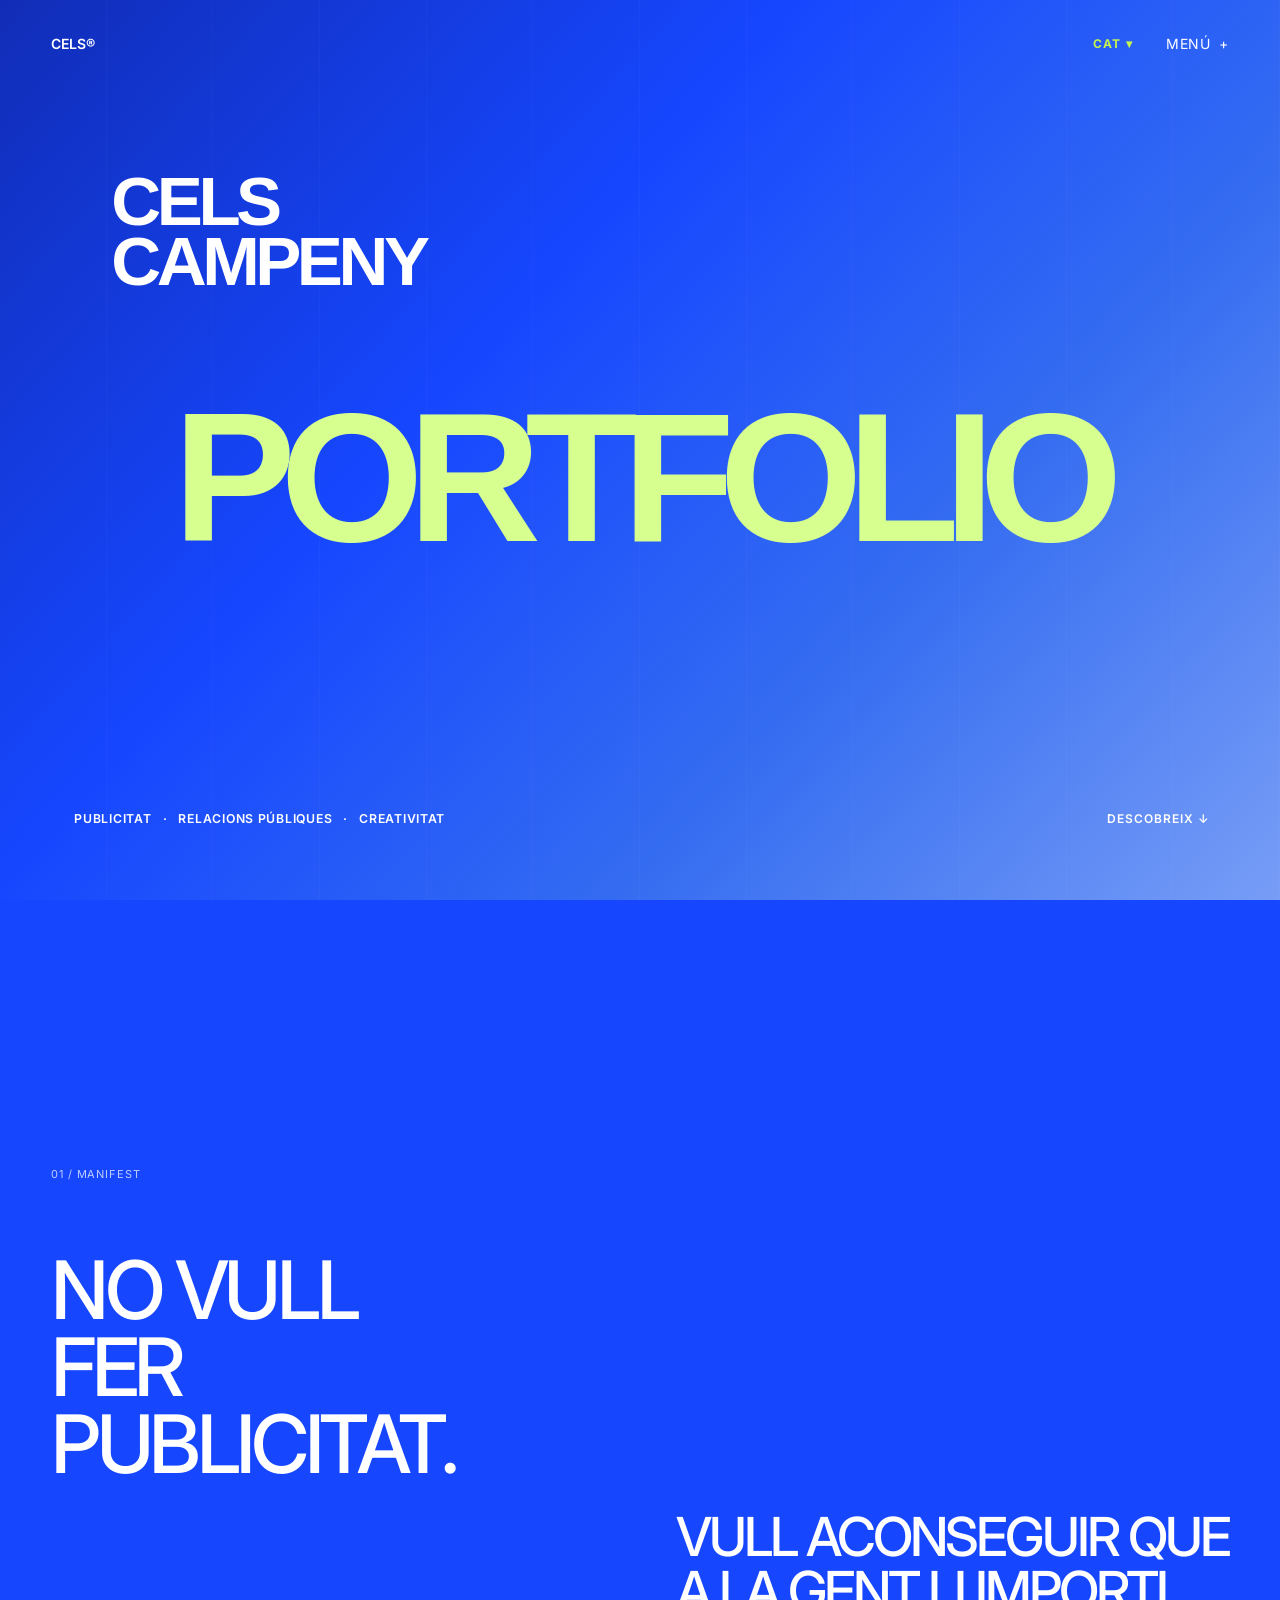
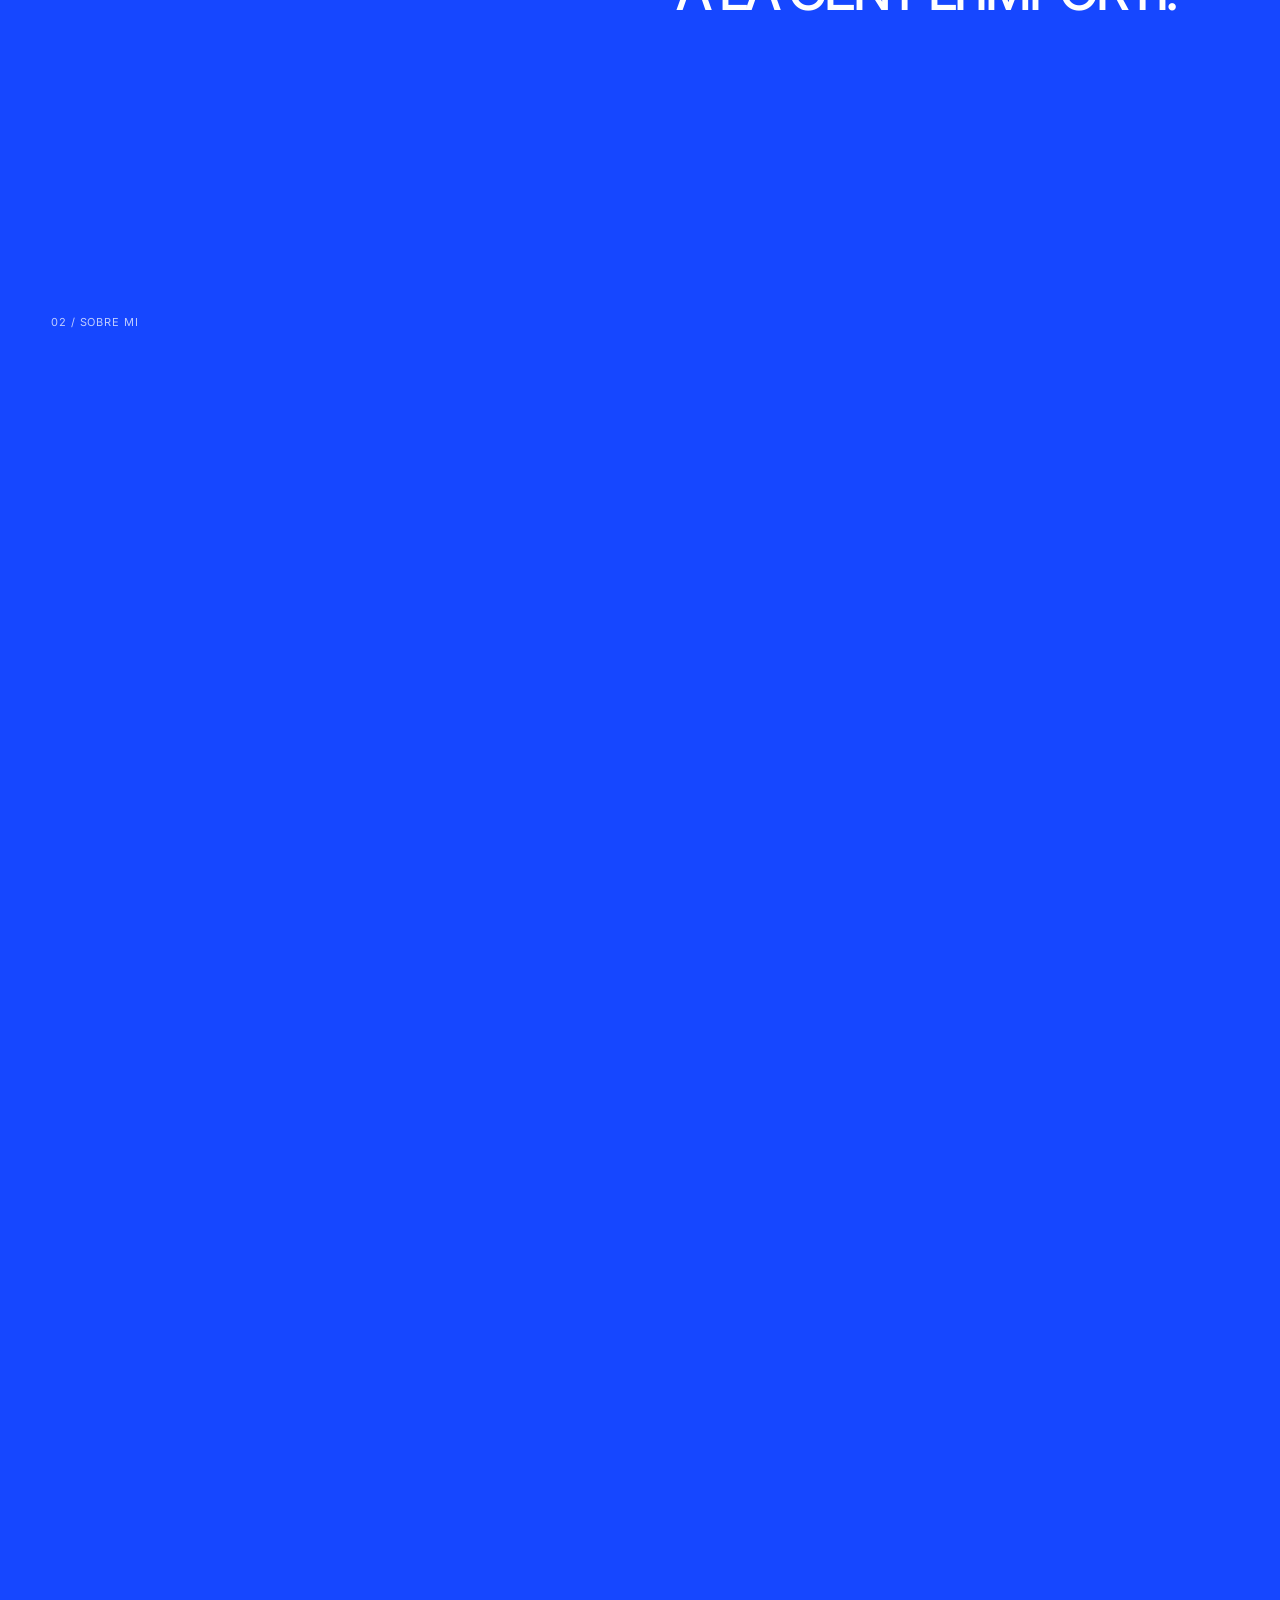
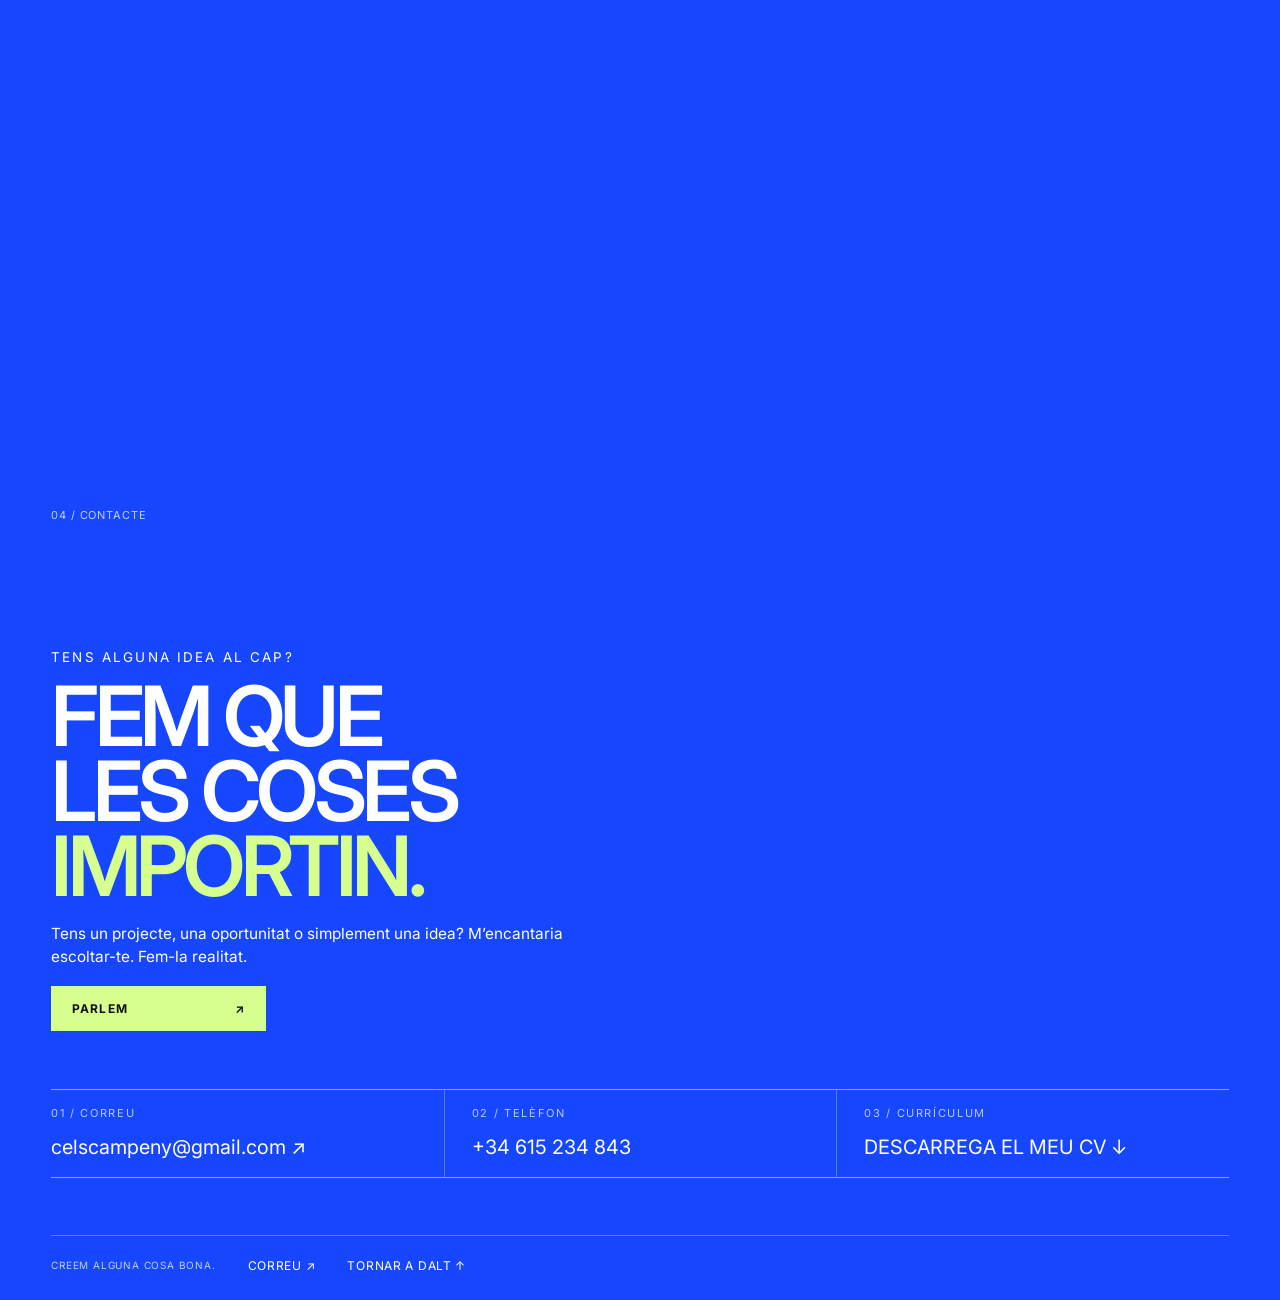
==== commit 10763004: "Actualització CELS: idiomes, disseny i colors" ====
--- a/index.html
+++ b/index.html
@@ -5,8 +5,25 @@
   <meta name="viewport" content="width=device-width, initial-scale=1.0">
 
   <title>CELS CAMPENY — Creative Portfolio</title>
+  <meta name="description" content="Cels Campeny — creative portfolio in advertising, public relations and creative direction. Explore selected projects and let's make something matter.">
+  <meta name="robots" content="index, follow">
+  <link rel="canonical" href="https://celscampeny.github.io/">
+  <meta property="og:type" content="website">
+  <meta property="og:site_name" content="Cels Campeny">
+  <meta property="og:title" content="Cels Campeny — Creative Portfolio">
+  <meta property="og:description" content="Advertising, public relations and creative ideas that make people care. Explore the portfolio of Cels Campeny.">
+  <meta property="og:url" content="https://celscampeny.github.io/">
+  <meta property="og:image" content="https://celscampeny.github.io/assets/about/cels-portrait-3d.png">
+  <meta property="og:image:alt" content="3D portrait of Cels Campeny">
+  <meta name="twitter:card" content="summary_large_image">
+  <meta name="twitter:title" content="Cels Campeny — Creative Portfolio">
+  <meta name="twitter:description" content="Advertising, public relations and creative ideas that make people care.">
+  <meta name="twitter:image" content="https://celscampeny.github.io/assets/about/cels-portrait-3d.png">
+  <link rel="icon" type="image/svg+xml" href="/favicon.svg">
+
 
   <link rel="stylesheet" href="style.css">
+<link rel="stylesheet" href="language.css">
 </head>
 
 <body class="home-page">
@@ -119,7 +136,7 @@
 
     <div class="gallery-info">
       <p class="gallery-index">PROJECT <span id="projectIndex">01</span> / <span id="projectTotal">06</span></p>
-      <h2 id="projectTitle">ADDS</h2>
+      <h2 id="projectTitle">ADS</h2>
       <p class="gallery-category" id="projectCategory">
         GRAPHIC DESIGN · ART DIRECTION
       </p>
@@ -175,5 +192,6 @@
   <script src="work-motion.js"></script>
   <script src="section-motion.js"></script>
 
+  <script src="languages.js" defer></script>
 </body>
 </html>
--- a/style.css
+++ b/style.css
@@ -1163,3 +1163,275 @@
  .home-page #contact.contact-section { padding-top: 85px; padding-bottom: 55px; gap: 40px; }
  .home-page #contact h2 { font-size: clamp(46px, 10.3vw, 78px); }
 }
+
+/* CELS — responsive refinement for laptops / translated long headings.
+   Limited to layout and typography; 3D transforms and entrance animations stay unchanged. */
+html,body{max-width:100%;}
+.home-page main,.project-body main{min-width:0;max-width:100%;}
+.home-page section,.case-study,.case-section,.case-intro{min-width:0;}
+.home-page .manifest h2,.home-page .manifest h3,
+.home-page #contact h2,.home-page #about .about-me-title,
+.case-intro h1,.case-cover strong{overflow-wrap:normal;}
+
+@media (min-width:751px) and (max-width:1500px){
+  .home-page .hero-portfolio-cover{
+    height:100svh;min-height:min(560px,100svh);
+  }
+  .home-page .hero-portfolio-cover .hero-front-name{
+    font-size:clamp(48px,5.8vw,86px);
+    top:clamp(110px,19svh,175px);
+  }
+  .home-page .hero-portfolio-cover .roles{
+    max-width:85%;flex-wrap:wrap;
+  }
+  .home-page .manifest{
+    min-height:0;
+    padding-block:clamp(85px,11svh,140px);
+  }
+  .home-page .manifest h2{
+    font-size:clamp(50px,7.3vw,106px);
+    max-width:100%;line-height:.99;
+    letter-spacing:-.055em;
+  }
+  .home-page .manifest h3{
+    font-size:clamp(39px,5vw,70px);
+    max-width:85%;margin-top:clamp(44px,6svh,85px);
+    line-height:1.04;
+  }
+  .home-page #about .about-me-layout{
+    gap:clamp(20px,3.2vw,58px);
+    grid-template-columns:minmax(0,1.04fr) minmax(0,.96fr);
+  }
+  .home-page #about .about-me-title{
+    font-size:clamp(63px,8.5vw,126px);
+    line-height:.91;
+    letter-spacing:-.065em;
+  }
+  .home-page #about .about-me-content{
+    height:clamp(430px,50vw,600px);
+  }
+  .home-page #about .about-me-introduction{
+    top:clamp(230px,26vw,340px);
+  }
+  .home-page #contact.contact-section{
+    min-height:0;
+    padding-top:clamp(84px,11svh,130px);
+    padding-bottom:clamp(50px,7svh,80px);
+    gap:clamp(24px,3.5svh,55px);
+  }
+  .home-page #contact h2{
+    font-size:clamp(59px,7.4vw,105px);
+    line-height:.96;letter-spacing:-.055em;
+  }
+  .home-page #contact .contact-intro{max-width:100%;}
+  .case-intro h1{font-size:clamp(54px,8vw,115px);line-height:.98;}
+  .case-cover strong{font-size:clamp(54px,8.4vw,120px);line-height:.96;}
+}
+@media (min-width:751px) and (max-height:800px){
+  .home-page .hero-portfolio-cover{min-height:min(480px,100svh);}
+  .home-page .hero-portfolio-cover .hero-front-name{top:18%;font-size:clamp(47px,5.5vw,76px);}
+  .home-page .hero-portfolio-cover .roles{bottom:10%;}
+  .home-page .manifest{padding-top:85px;padding-bottom:80px;}
+  .home-page .manifest h2{font-size:clamp(49px,6.7vw,96px);}
+  .home-page .manifest h3{margin-top:40px;font-size:clamp(37px,4.6vw,66px);}
+  .home-page #contact.contact-section{padding-top:85px;padding-bottom:55px;gap:30px;}
+  .home-page #contact h2{font-size:clamp(54px,7vw,96px);}
+}
+@media (min-width:751px) and (max-width:1100px){
+  .home-page #about .about-me-layout{grid-template-columns:minmax(0,1fr) minmax(0,.85fr);gap:24px;}
+  .home-page #about .about-me-title{font-size:clamp(60px,8vw,91px);}
+  .home-page #about .about-me-introduction{top:clamp(185px,23vw,270px);}
+  .home-page #about .about-me-content{height:clamp(430px,52vw,545px);}
+  .home-page #contact h2{font-size:clamp(54px,7vw,78px);}
+}
+@media (max-width:750px){
+  .home-page .manifest h2,.home-page .manifest h3{max-width:100%;line-height:1.02;}
+  .home-page #contact h2{line-height:1;}
+  .case-intro h1,.case-cover strong{line-height:1;}
+}
+
+/* CELS laptop fit: preserve desktop composition, 3D JS and scroll animations.
+   At medium widths, all top-level sections are composed for one usable viewport.
+   Long ABOUT reading intentionally scrolls within its existing text viewport. */
+@media (min-width: 751px) and (max-width: 1600px) {
+  .home-page .hero-portfolio-cover .hero-bg-word {
+    font-size: clamp(58px, 14.4vw, 220px);
+    max-width: 91vw;
+    white-space: nowrap;
+  }
+  .home-page .hero-portfolio-cover .hero-front-name {
+    font-size: clamp(46px, min(5.4vw, 9.5svh), 85px);
+  }
+  .home-page .manifest {
+    box-sizing:border-box;
+    height:100svh;min-height:0;
+    padding-top:clamp(90px, 15svh, 120px);
+    padding-bottom:clamp(24px, 4svh, 45px);
+    display:flex;flex-direction:column;justify-content:center;
+  }
+  .home-page .manifest .label {flex:0 0 auto;}
+  .home-page .manifest h2 {font-size:clamp(38px, min(6.3vw, 10.2svh), 100px);line-height:.96;}
+  .home-page .manifest h3 {font-size:clamp(28px,min(4.2vw,7svh),64px);margin-top:clamp(18px,3svh,36px);line-height:1;}
+  .home-page #about.about-me-section {
+    box-sizing:border-box;min-height:0;height:100svh;
+    padding-top:clamp(94px,13svh,115px);padding-bottom:clamp(16px,3svh,30px);
+    display:flex;flex-direction:column;
+  }
+  .home-page #about .label{margin-bottom:clamp(10px,2svh,22px);flex:none;}
+  .home-page #about .about-me-layout{width:100%;flex:1;min-height:0;align-items:center;}
+  .home-page #about .about-me-content{
+    height:100%;max-height:calc(100svh - 155px);min-height:0;
+  }
+  .home-page #about .about-me-title{
+    font-size:clamp(56px,min(8vw,15svh),124px);
+    line-height:.87;
+  }
+  .home-page #about .about-me-introduction{
+    top:clamp(162px,31svh,300px);min-height:0;
+  }
+  .home-page #about .about-me-portrait{
+    min-height:0;height:min(65svh,560px);
+    padding-bottom:0;
+    align-self:stretch;
+    align-items:flex-end;
+    justify-content:center;
+  }
+  .home-page #about .about-me-portrait-image{
+    max-height:min(68svh,560px);width:auto;max-width:100%;
+    object-fit:contain;
+  }
+  .home-page #work.work{
+    box-sizing:border-box;min-height:0;height:100svh;
+    padding-top:clamp(90px,13svh,115px);
+    padding-bottom:clamp(12px,2svh,24px);
+    display:flex;flex-direction:column;
+  }
+  .home-page #work > .label{margin-bottom:clamp(5px,1svh,16px);flex:none;}
+  .home-page #work .gallery3d{
+    width:100%;flex:1;min-height:0;
+    grid-template-columns:minmax(0,1.15fr) minmax(0,.85fr);
+    gap:clamp(20px,4vw,65px);
+    align-items:center;
+  }
+  .home-page #work .gallery-stage{
+    min-height:0;height:100%;max-height:calc(100svh - 160px);
+  }
+  .home-page #work .project-stack{
+    margin-top:clamp(45px,10svh,96px);
+    width:min(75%,340px);
+    height:clamp(150px,27svh,220px);
+  }
+  .home-page #work .stack-slot,
+  .home-page #work .stack-slot.is-last,
+  .home-page #work .stack-card {
+    height:clamp(148px,26svh,220px);
+  }
+  .home-page #work .gallery-info{padding:0;min-width:0;}
+  .home-page #work .gallery-info h2{
+    font-size:clamp(38px,min(5.2vw,9svh),78px);
+    margin-top:clamp(8px,1.4svh,18px);
+    margin-bottom:clamp(5px,1svh,15px);
+  }
+  .home-page #work .gallery-description{
+    margin-top:clamp(12px,2svh,24px);
+    font-size:clamp(12px,1vw,15px);line-height:1.45;
+  }
+  .home-page #contact.contact-section{
+    height:100svh;min-height:0;
+    box-sizing:border-box;
+    padding-top:clamp(88px,12svh,110px);
+    padding-bottom:clamp(15px,3svh,30px);
+    gap:clamp(12px,2.4svh,26px);
+  }
+  .home-page #contact h2{
+    font-size:clamp(44px,min(6.5vw,10svh),92px);
+    margin-bottom:clamp(12px,2svh,23px);
+    line-height:.9;
+  }
+  .home-page #contact .contact-eyebrow{margin-bottom:clamp(8px,1.5svh,16px);}
+  .home-page #contact .contact-description{margin-bottom:clamp(12px,2svh,22px);font-size:clamp(13px,1.2vw,18px);}
+  .home-page #contact .contact-primary-cta{padding:clamp(10px,1.6svh,16px) 20px;}
+  .home-page #contact .contact-detail{padding-top:clamp(10px,1.8svh,20px);padding-bottom:clamp(10px,1.8svh,22px);gap:clamp(6px,1.5svh,14px);}
+}
+/* Viewport fit for 1366x768, 1440x900 and similar medium laptop windows. */
+@media (min-width:751px) and (max-height:750px){
+  .home-page #about .about-me-title{font-size:clamp(52px,min(7vw,13svh),98px);}
+  .home-page #about .about-me-introduction{top:clamp(148px,28svh,225px);}
+  .home-page #work .project-stack{margin-top:clamp(33px,8svh,60px);}
+  .home-page #work .gallery-stage{max-height:calc(100svh - 140px);}
+  .home-page #contact .contact-detail-label{font-size:10px;}
+}
+/* Smaller phones stay naturally scrollable; avoid clipping full texts. */
+
+/* CELS — precise laptop alignment: preserve PORTFOLIO's original position. */
+@media (min-width:751px) and (max-width:1600px) {
+  /* Align the CELS CAMPENY block with the leading edge of PORTFOLIO. */
+  .home-page .hero-portfolio-cover .hero-front-name {
+    left: 8.7%;
+  }
+  /* Give the portrait a little more breathing room and keep it slightly lower. */
+  .home-page #about .about-me-portrait {
+    align-self:stretch;
+    align-items:flex-end;
+    justify-content:center;
+    padding-bottom:clamp(34px,5.2svh,56px);
+  }
+  .home-page #about .about-me-portrait-image {
+    max-height:min(56svh,455px);
+    translate:0 4px;
+  }
+  /* Caption aligned to the portrait width, sitting on the lower baseline. */
+  .home-page #about .about-me-portrait > p {
+    left:50%;
+    right:auto;
+    width:min(78%, 455px);
+    transform:translateX(-50%);
+    bottom:0;
+    margin:0;
+  }
+}
+
+
+/* ABOUT ME — only medium screens/laptops (desktop-wide unchanged). */
+@media (min-width: 751px) and (max-width: 1600px) {
+  /* Lower divider and introduction under SOBRE MI. */
+  .home-page #about .about-me-introduction {
+    top: clamp(195px, 36svh, 335px);
+  }
+  /* Larger portrait with caption directly beneath it in the same column. */
+  .home-page #about .about-me-portrait {
+    display: flex;
+    flex-direction: column;
+    align-items: center;
+    justify-content: flex-end;
+    padding: 0 0 clamp(5px, 1svh, 12px);
+    gap: clamp(4px, .65svh, 8px);
+  }
+  .home-page #about .about-me-portrait-image {
+    display: block;
+    width: min(100%, 530px);
+    height: auto;
+    max-height: min(60svh, 510px);
+    object-fit: contain;
+    translate: 0 0;
+    flex: 0 1 auto;
+  }
+  .home-page #about .about-me-portrait > p {
+    position: relative;
+    left: auto;
+    right: auto;
+    bottom: auto;
+    transform: none;
+    align-self: center;
+    width: min(100%, 530px);
+    margin: 0;
+    padding: 0;
+    display: flex;
+    justify-content: space-between;
+  }
+}
+@media (min-width: 751px) and (max-width: 1600px) and (max-height: 750px) {
+  .home-page #about .about-me-introduction {
+    top: clamp(180px, 33svh, 255px);
+  }
+}
--- a/language.css
+++ b/language.css
@@ -0,0 +1,59 @@
+/* Language switcher: text-only dropdown placed right before MENU */
+header.nav .nav-actions{
+  display:flex;align-items:center;justify-content:flex-end;gap:clamp(10px,1.4vw,18px);
+  margin-left:auto;flex:0 0 auto;
+}
+header.nav .nav-actions .lang-switcher,
+header.nav .nav-actions .menu-dropdown{flex:0 0 auto;margin:0;}
+header.nav .lang-switcher,
+header.project-nav .lang-switcher{
+  position:relative;display:flex;align-items:center;z-index:120;
+}
+.lang-switcher .lang-trigger{
+  display:inline-flex;align-items:center;gap:6px;
+  padding:0;border:0;background:transparent;box-shadow:none;outline:none;
+  font:inherit;font-size:12px;letter-spacing:.06em;font-weight:700;
+  color:#c6f44f;cursor:pointer;
+}
+.lang-switcher .lang-trigger:hover,
+.lang-switcher .lang-trigger:focus-visible{
+  background:transparent;color:#c6f44f;opacity:.88;
+}
+.lang-switcher .lang-current{color:#c6f44f;font-weight:700;}
+.lang-switcher .lang-chevron{
+  color:currentColor;font-size:12px;line-height:1;display:inline-flex;align-items:center;
+  transform:translateY(0);transition:transform .18s ease;
+}
+.lang-switcher.is-open .lang-chevron{transform:rotate(180deg);}
+.lang-options{
+  position:absolute;top:calc(100% + 8px);right:0;min-width:88px;
+  display:flex;flex-direction:column;gap:0;
+  padding:8px 0;background:#172ec0;color:#fff;border:1px solid rgba(255,255,255,.18);
+  border-radius:10px;box-shadow:0 18px 34px rgba(0,14,60,.28);
+  opacity:0;visibility:hidden;pointer-events:none;transform:translateY(-4px);
+  transition:opacity .18s ease, transform .18s ease, visibility .18s ease;
+}
+.lang-switcher.is-open .lang-options{
+  opacity:1;visibility:visible;pointer-events:auto;transform:translateY(0);
+}
+.lang-options button{
+  width:100%;border:0;background:transparent;color:#fff;cursor:pointer;
+  text-align:left;padding:8px 14px;font:inherit;font-size:12px;letter-spacing:.04em;font-weight:500;
+}
+.lang-options button:hover,
+.lang-options button:focus-visible{background:rgba(255,255,255,.10);outline:none;}
+.lang-options button.is-selected{color:#c6f44f;font-weight:700;background:transparent;}
+header.project-nav .lang-switcher{margin-left:auto;margin-right:14px;}
+header.project-nav .lang-options{background:#171717;}
+@media (max-width: 700px){
+  header.nav .nav-actions{gap:12px;}
+  .lang-switcher .lang-trigger,.lang-options button{font-size:11px;}
+  .lang-options{min-width:80px;}
+}
+@media (prefers-reduced-motion: reduce){
+  .lang-chevron,.lang-options{transition:none;}
+}
+
+/* CAT is typographically emphasized in the dropdown, even when another language is active. */
+.lang-options button[data-lang="ca"]{font-weight:900;}
+.lang-switcher .lang-trigger:has(.lang-current){font-weight:800;}
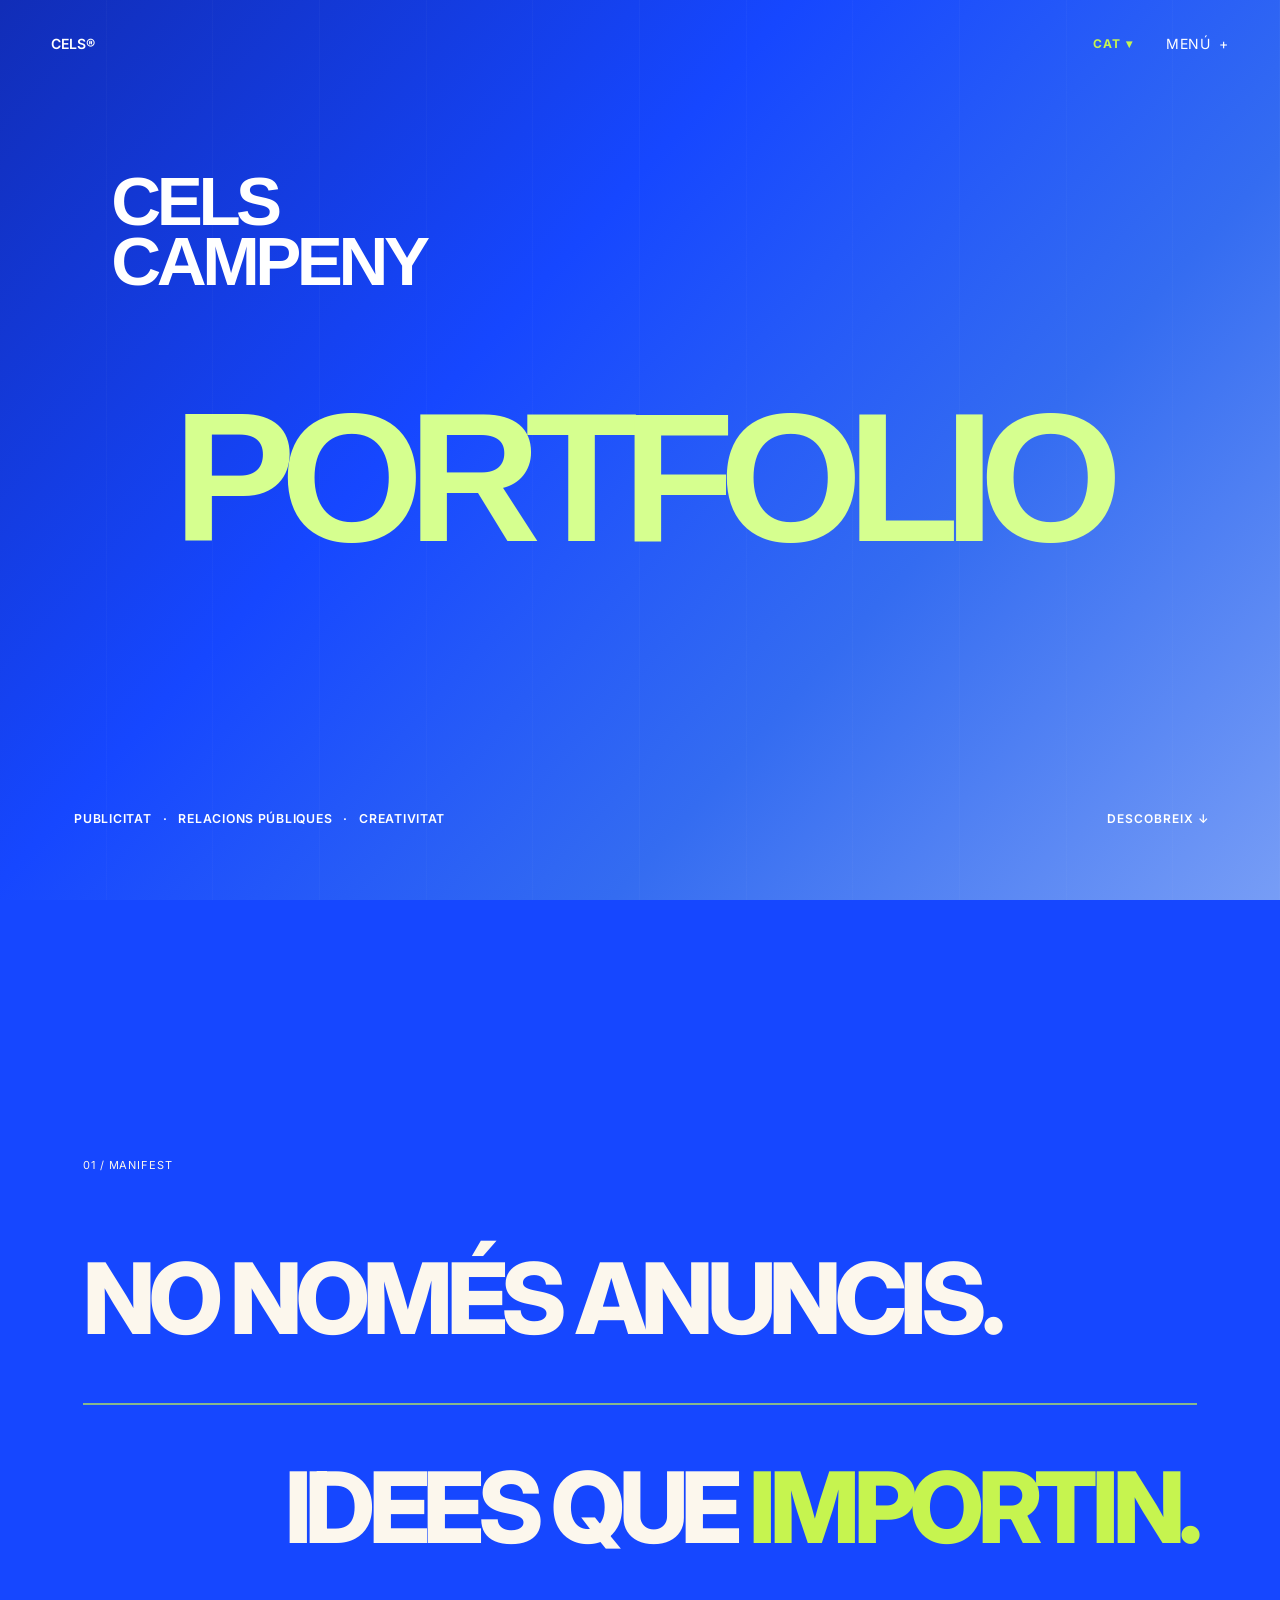
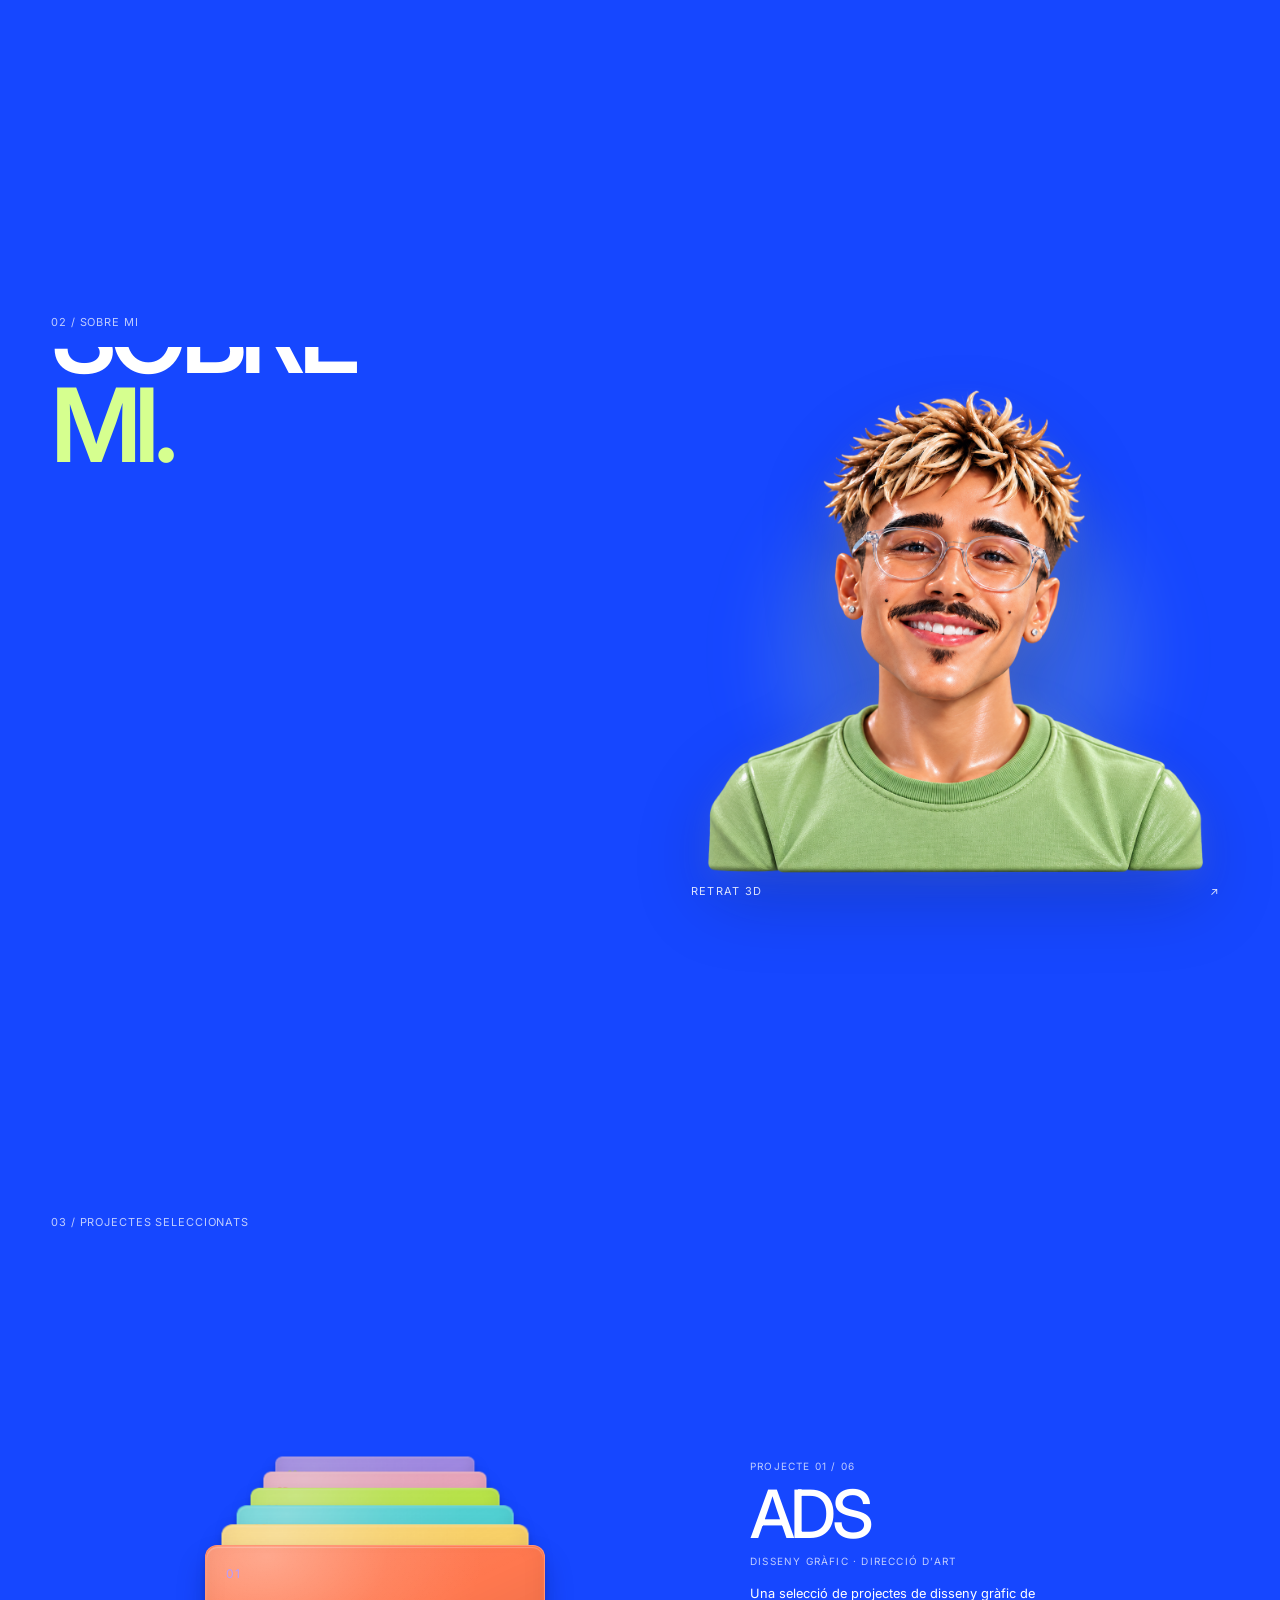
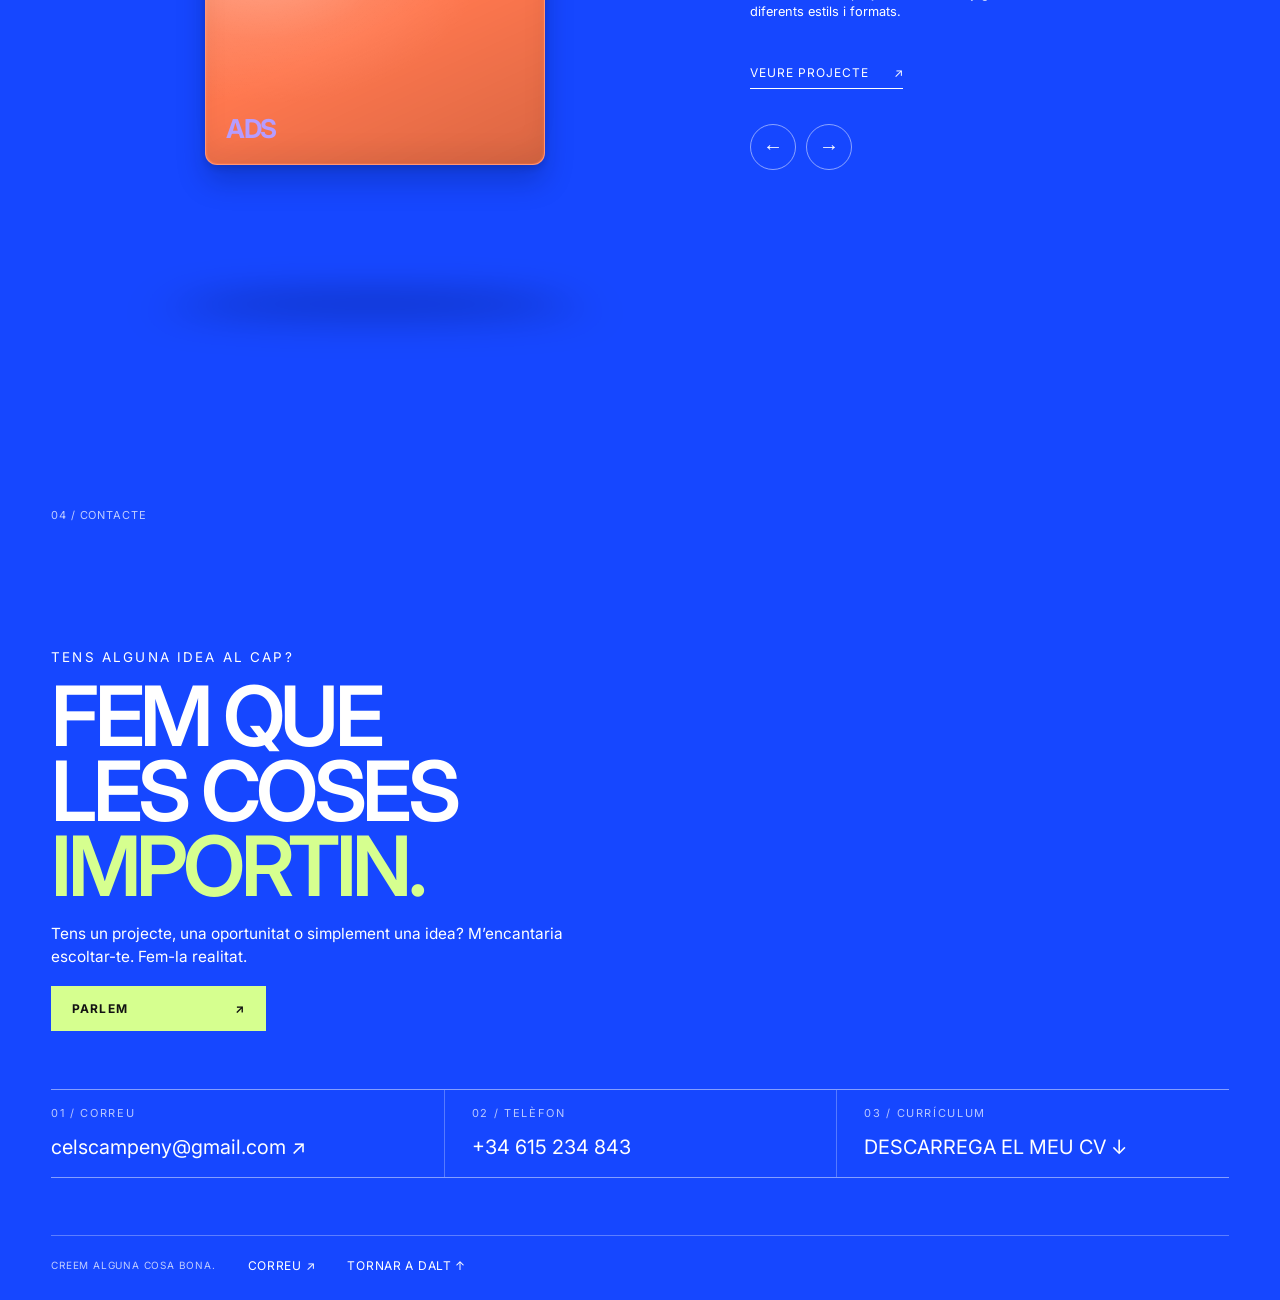
==== commit 8b55abe0: "Actualització final del portafoli CELS" ====
--- a/index.html
+++ b/index.html
@@ -69,21 +69,13 @@
     </section>
 
 
-    <section class="manifest" id="manifest">
-
+    <section class="manifest" id="manifest" aria-labelledby="manifest-statement">
       <p class="label">01 / MANIFEST</p>
-
-      <h2>
-        I DON'T WANT<br>
-        TO MAKE<br>
-        ADVERTISING.
-      </h2>
-
-      <h3>
-        I WANT TO MAKE<br>
-        PEOPLE CARE.
-      </h3>
-
+      
+      <h2 id="manifest-statement">NOT JUST ADS.</h2>
+      <div class="manifest-divider" aria-hidden="true"><i></i></div>
+      <h3><span>IDEAS THAT</span> <em>MATTER.</em></h3>
+      
     </section>
 
 
--- a/style.css
+++ b/style.css
@@ -1435,3 +1435,35 @@
     top: clamp(180px, 33svh, 255px);
   }
 }
+
+/* CELS MANIFEST — editorial card; other sections untouched. */
+.home-page #manifest.manifest{
+  position:relative;isolation:isolate;overflow:hidden;box-sizing:border-box;
+  margin:0;min-height:clamp(560px,87svh,950px);
+  padding:clamp(45px,7vw,105px) clamp(24px,6.5vw,105px) clamp(50px,6vw,90px);
+  display:flex;flex-direction:column;align-items:stretch;justify-content:center;
+  background:transparent;color:#fcf7ed;border-radius:0;
+}
+.home-page #manifest .label{position:relative;z-index:2;margin:0 0 clamp(55px,9vh,115px);color:#c6f44f;font-weight:700;letter-spacing:.18em}
+.home-page #manifest .manifest-editorial{position:absolute;z-index:0;right:clamp(22px,5vw,86px);top:clamp(24px,4vw,65px);color:#c6f44f;font-size:clamp(11px,1vw,15px);letter-spacing:.14em;font-weight:700}
+.home-page #manifest h2,.home-page #manifest h3{position:relative;z-index:1;margin:0;max-width:none;font-weight:800;letter-spacing:-.065em;text-wrap:balance;overflow-wrap:normal}
+.home-page #manifest h2{font-size:clamp(48px,8.8vw,152px);line-height:.94;color:#fcf7ed}
+.home-page #manifest h3{font-size:clamp(48px,8.8vw,152px);line-height:.94;color:#fcf7ed;align-self:flex-end;text-align:right}
+.home-page #manifest h3 em{color:#c6f44f;font-style:normal}
+.home-page #manifest .manifest-divider{display:flex;align-items:center;gap:clamp(10px,2vw,24px);width:100%;margin:clamp(24px,4.5vw,68px) 0;color:#c6f44f;font-size:clamp(19px,3.6vw,48px);line-height:1}
+.home-page #manifest .manifest-divider i{flex:1;border-top:2px solid #c6f44f;opacity:.65}
+.home-page #manifest .manifest-signoff{position:relative;z-index:1;align-self:flex-start;margin:clamp(48px,8vh,100px) 0 0;color:#c6f44f;font-weight:700;letter-spacing:.14em;font-size:clamp(10px,1vw,14px)}
+@media(max-width:750px){
+ .home-page #manifest.manifest{margin:0;min-height:70svh;padding:72px 22px 45px;border-radius:0}
+ .home-page #manifest .label{margin-bottom:65px}
+ .home-page #manifest h2,.home-page #manifest h3{font-size:clamp(39px,10.7vw,75px);line-height:1.03;letter-spacing:-.055em;overflow-wrap:anywhere}
+ .home-page #manifest .manifest-divider{margin:24px 0}
+ .home-page #manifest .manifest-signoff{margin-top:62px;max-width:90%}
+}
+
+/* MANIFEST — subtle typography reduction and consistent section-label grey. */
+.home-page #manifest .label{color:#fcf7ed;font-weight:400;letter-spacing:.08em}
+.home-page #manifest h2,.home-page #manifest h3{font-size:clamp(44px,7.7vw,130px)}
+@media(max-width:750px){
+  .home-page #manifest h2,.home-page #manifest h3{font-size:clamp(36px,9.3vw,66px)}
+}
--- a/language.css
+++ b/language.css
@@ -57,3 +57,132 @@
 /* CAT is typographically emphasized in the dropdown, even when another language is active. */
 .lang-options button[data-lang="ca"]{font-weight:900;}
 .lang-switcher .lang-trigger:has(.lang-current){font-weight:800;}
+
+
+/* Persistent controls: same header on all six detail pages; no animation scripts touched. */
+.project-body { padding-top: 64px; }
+.project-body > header.project-nav {
+  position: fixed; top: 0; left: 0; right: 0; width: 100%;
+  height: 64px; z-index: 10000; box-sizing: border-box;
+  display: flex; align-items: center; justify-content: space-between;
+  padding: 0 var(--padding); background: #fcf7ed;
+}
+.project-body > header.project-nav > a:first-child { flex: 0 0 auto; }
+.project-body > header.project-nav > a:last-child { flex: 0 0 auto; white-space: nowrap; }
+.project-body > header.project-nav .lang-switcher { margin-left: auto; margin-right: clamp(12px,2vw,26px); }
+.project-body > header.project-nav .lang-options { z-index: 10001; }
+/* The home header was already fixed: keep it and its selector above the page. */
+.home-page > header.nav { z-index: 10000; }
+@media(max-width:600px){
+ .project-body { padding-top: 58px; }
+ .project-body > header.project-nav { height:58px; padding-inline:16px; font-size:10px; gap:8px; }
+ .project-body > header.project-nav .lang-switcher { margin-left:auto; margin-right:2px; }
+ .project-body > header.project-nav > a:last-child { font-size:10px; letter-spacing:0; }
+}
+
+/* FIX — Barra comuna persistent als sis projectes.
+   Override explícit de la regla antiga que l'ocultava a quatre projectes.
+   Sense canviar animacions ni estructura de contingut. */
+body.project-body > header.project-nav,
+body.project-body.vela-case-body > header.project-nav,
+body.project-body.plis-case-body > header.project-nav,
+body.project-body.odara-case-body > header.project-nav,
+body.project-body.ante-case-body > header.project-nav,
+body.project-body.adds-case-body > header.project-nav,
+body.project-body.market-case-body > header.project-nav {
+  display: flex !important;
+  position: fixed !important;
+  top: 0 !important;
+  left: 0 !important;
+  right: 0 !important;
+  width: 100% !important;
+  height: 64px;
+  z-index: 10000 !important;
+  box-sizing: border-box;
+  align-items: center;
+  justify-content: space-between;
+  background: #f5f3ee !important;
+  color: #111 !important;
+  padding: 0 var(--padding);
+  box-shadow: none;
+}
+body.project-body > header.project-nav a,
+body.project-body > header.project-nav a:visited {
+  color: #111 !important;
+  text-decoration: none;
+}
+body.project-body > header.project-nav .lang-switcher {
+  display: flex !important;
+  position: relative;
+  margin-left: auto;
+  margin-right: clamp(12px,2vw,26px);
+}
+body.project-body > header.project-nav .lang-trigger,
+body.project-body > header.project-nav .lang-current { color: #111 !important; }
+body.project-body > header.project-nav .lang-options { z-index: 10002; }
+body.project-body { padding-top: 64px; }
+@media(max-width:600px) {
+  body.project-body { padding-top: 58px; }
+  body.project-body > header.project-nav {height:58px; padding-inline:16px;gap:8px;}
+  body.project-body > header.project-nav .lang-switcher {margin-left:auto;margin-right:2px;}
+}
+
+/* Final correction: only one navigation bar; retain the hero project metadata.
+   The unified hero had its own redundant logo/back links. */
+body.project-body .unified-hero .unified-logo,
+body.project-body .unified-hero .unified-back { display:none !important; }
+body.project-body .unified-hero .unified-cover-top { justify-content:flex-end; }
+body.project-body .unified-hero .unified-top-right { margin-left:auto; }
+/* Exact original warm off-white, sampled from the supplied screenshot. */
+body.project-body > header.project-nav,
+body.project-body.vela-case-body > header.project-nav,
+body.project-body.plis-case-body > header.project-nav,
+body.project-body.odara-case-body > header.project-nav,
+body.project-body.ante-case-body > header.project-nav,
+body.project-body.adds-case-body > header.project-nav,
+body.project-body.market-case-body > header.project-nav { background:#fcf7ed !important; }
+
+/* ADS and MARKET RESEARCH: same warm off-white as the single fixed top bar. */
+body.project-body.adds-case-body,
+body.project-body.adds-case-body .case-study,
+body.project-body.adds-case-body .adds-case,
+body.project-body.adds-case-body .adds-shell,
+body.project-body.market-case-body,
+body.project-body.market-case-body .case-study,
+body.project-body.market-case-body .market-shell,
+body.project-body.market-case-body .market-header,
+body.project-body.market-case-body .market-project,
+body.project-body.market-case-body .market-footer {
+  background-color: #fcf7ed !important;
+}
+
+/* Cover spacing refinement: bring the project heading nearer to the fixed bar.
+   Only layout spacing; navigation, language controls and animations unchanged. */
+@media (min-width: 761px) {
+  body.project-body .case-study .unified-hero:is(.vela-hero,.plis-hero,.odara-hero,.ante-hero) {
+    justify-content: flex-start !important;
+  }
+  body.project-body .case-study .unified-hero .unified-cover-main {
+    flex: 0 1 auto;
+    justify-content: flex-start;
+    padding-top: clamp(26px, 4vh, 48px) !important;
+    padding-bottom: 30px !important;
+  }
+  body.project-body .case-study .unified-hero .unified-cover-bottom {
+    margin-top: auto;
+  }
+}
+@media (max-width: 760px) {
+  body.project-body .case-study .unified-hero:is(.vela-hero,.plis-hero,.odara-hero,.ante-hero) {
+    justify-content: flex-start !important;
+  }
+  body.project-body .case-study .unified-hero .unified-cover-main {
+    flex: 0 1 auto;
+    justify-content: flex-start;
+    padding-top: 26px !important;
+    padding-bottom: 24px !important;
+  }
+  body.project-body .case-study .unified-hero .unified-cover-bottom {
+    margin-top: auto;
+  }
+}
